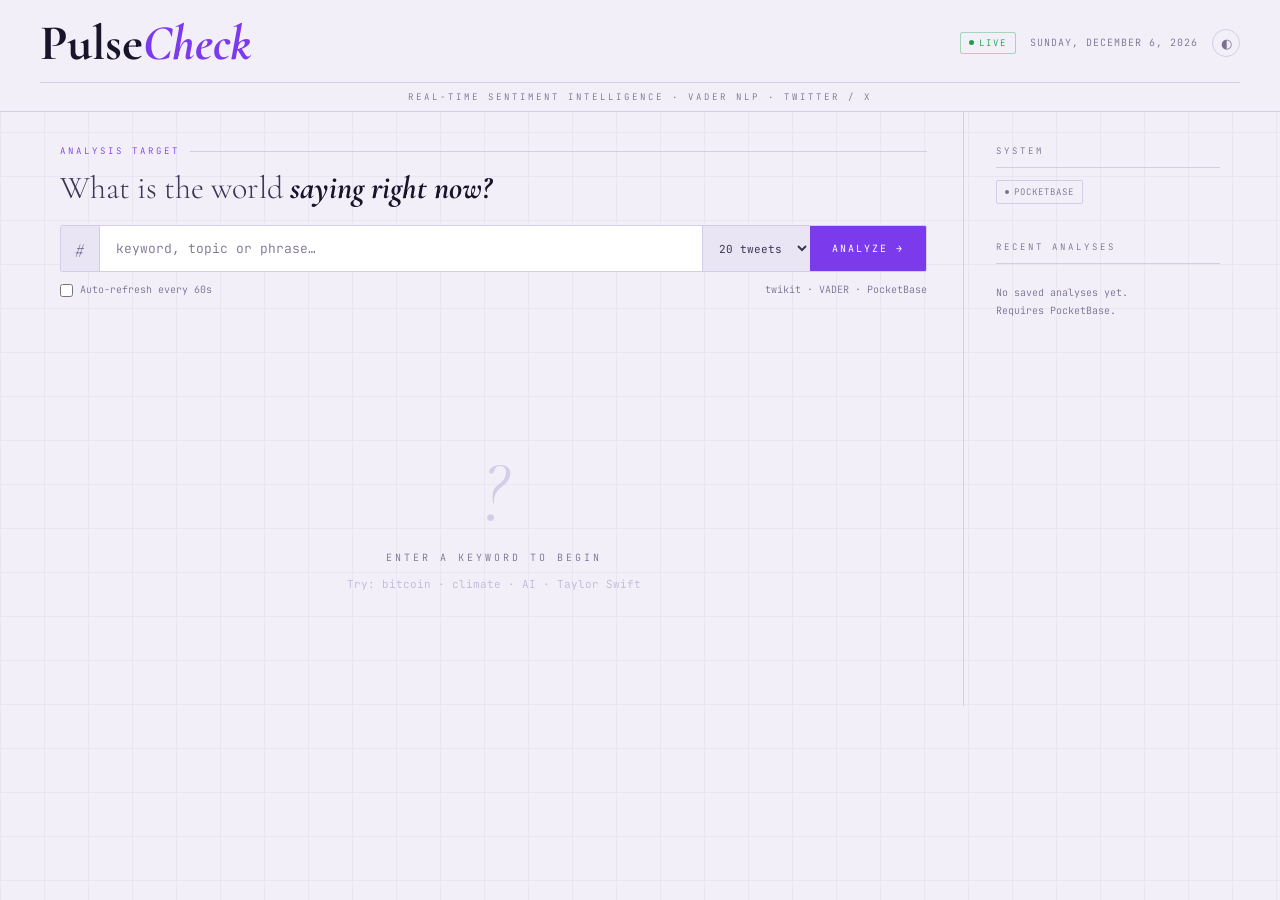
==== frontend/index.html @ 558146a7 "Add cooldown/recents/delete features + fix security issues - Backend: thread-safe PB auth, superuser" ====
<!DOCTYPE html>
<html lang="en" data-theme="dark">
<head>
  <meta charset="UTF-8"/>
  <meta name="viewport" content="width=device-width, initial-scale=1.0"/>
  <meta http-equiv="X-Frame-Options" content="DENY"/>
  <title>PulseCheck — Twitter Sentiment</title>
  <link rel="preconnect" href="https://fonts.googleapis.com">
  <link rel="preconnect" href="https://fonts.gstatic.com" crossorigin>
  <link href="https://fonts.googleapis.com/css2?family=Cormorant+Garamond:ital,wght@0,300;0,400;0,600;0,700;1,300;1,400;1,700&family=JetBrains+Mono:wght@300;400;500&display=swap" rel="stylesheet">
  <style>
    *, *::before, *::after { box-sizing: border-box; margin: 0; padding: 0; }

    :root {
      --bg:       #09080B;
      --surf:     #100F14;
      --surf2:    #1A1820;
      --bord:     #2E2B38;
      --bord2:    #3D3A4A;
      --text:     #EAE6F2;
      --text2:    #B4ACCA;
      --muted:    #68627A;
      --pos:      #22C55E;
      --pos-bg:   rgba(34,197,94,0.10);
      --pos-bord: rgba(34,197,94,0.30);
      --neg:      #EF4444;
      --neg-bg:   rgba(239,68,68,0.10);
      --neg-bord: rgba(239,68,68,0.30);
      --neu:      #F59E0B;
      --neu-bg:   rgba(245,158,11,0.10);
      --neu-bord: rgba(245,158,11,0.30);
      --acc:      #A78BFA;
      --acc2:     #7C3AED;
    }
    [data-theme="light"] {
      --bg:       #F2EFF8;
      --surf:     #FFFFFF;
      --surf2:    #EAE5F5;
      --bord:     #D4CDE8;
      --bord2:    #C0B8D8;
      --text:     #18142A;
      --text2:    #3C3554;
      --muted:    #7A7090;
      --pos:      #16A34A;
      --pos-bg:   rgba(22,163,74,0.08);
      --pos-bord: rgba(22,163,74,0.35);
      --neg:      #DC2626;
      --neg-bg:   rgba(220,38,38,0.08);
      --neg-bord: rgba(220,38,38,0.35);
      --neu:      #D97706;
      --neu-bg:   rgba(217,119,6,0.08);
      --neu-bord: rgba(217,119,6,0.35);
      --acc:      #7C3AED;
      --acc2:     #A78BFA;
    }

    html { scroll-behavior: smooth; }
    body {
      background: var(--bg);
      color: var(--text);
      font-family: 'JetBrains Mono', monospace;
      font-size: 12px;
      font-weight: 300;
      line-height: 1.6;
      min-height: 100vh;
    }
    body::before {
      content: '';
      position: fixed; inset: 0; z-index: 0;
      background-image:
        linear-gradient(var(--bord) 1px, transparent 1px),
        linear-gradient(90deg, var(--bord) 1px, transparent 1px);
      background-size: 44px 44px;
      opacity: 0.3;
      pointer-events: none;
    }
    * { position: relative; z-index: 1; }
    ::-webkit-scrollbar { width: 5px; }
    ::-webkit-scrollbar-track { background: var(--bg); }
    ::-webkit-scrollbar-thumb { background: var(--bord2); border-radius: 3px; }

    /* ── HEADER ── */
    .hdr {
      border-bottom: 1px solid var(--bord);
      padding: 0 40px;
      position: sticky; top: 0; z-index: 100;
      background: var(--bg);
    }
    .hdr-main {
      display: flex; align-items: center; justify-content: space-between;
      padding: 18px 0 14px; gap: 20px;
    }
    .brand {
      font-family: 'Cormorant Garamond', serif;
      font-size: clamp(28px, 4vw, 50px);
      font-weight: 700; line-height: 1; color: var(--text); text-decoration: none;
    }
    .brand em { font-style: italic; color: var(--acc); }
    .hdr-right { display: flex; align-items: center; gap: 14px; }
    .live-pill {
      display: flex; align-items: center; gap: 5px;
      font-size: 9px; letter-spacing: 2px; text-transform: uppercase;
      color: var(--pos); border: 1px solid var(--pos-bord);
      padding: 3px 8px; border-radius: 2px; flex-shrink: 0;
    }
    .live-dot { width: 5px; height: 5px; border-radius: 50%; background: currentColor; animation: blink 1.4s ease-in-out infinite; }
    @keyframes blink { 0%,100%{opacity:1} 50%{opacity:0.15} }
    .hdr-date { font-size: 10px; letter-spacing: 1px; color: var(--muted); text-transform: uppercase; }
    .theme-btn {
      background: none; border: 1px solid var(--bord); border-radius: 50%;
      width: 28px; height: 28px; cursor: pointer; color: var(--muted);
      font-size: 13px; display: flex; align-items: center; justify-content: center;
      transition: border-color .2s, color .2s; flex-shrink: 0;
    }
    .theme-btn:hover { border-color: var(--bord2); color: var(--text); }
    .hdr-sub {
      border-top: 1px solid var(--bord);
      padding: 7px 0;
      font-size: 9px; letter-spacing: 3px; text-transform: uppercase;
      color: var(--muted); text-align: center;
    }

    /* ── LAYOUT ── */
    .page {
      display: grid;
      grid-template-columns: 1fr 256px;
      max-width: 1240px; margin: 0 auto; padding: 0 40px;
      align-items: start;
    }
    .main { padding: 32px 36px 32px 0; border-right: 1px solid var(--bord); }
    .aside { padding: 32px 0 32px 32px; }

    /* ── SEARCH ── */
    .search-section { margin-bottom: 32px; }
    .search-kicker {
      font-size: 9px; letter-spacing: 3px; text-transform: uppercase;
      color: var(--acc); margin-bottom: 10px;
      display: flex; align-items: center; gap: 10px;
    }
    .search-kicker::after { content: ''; flex: 1; height: 1px; background: var(--bord); }
    .search-headline {
      font-family: 'Cormorant Garamond', serif;
      font-size: clamp(20px, 2.8vw, 32px);
      font-weight: 300; line-height: 1.2; color: var(--text2); margin-bottom: 18px;
    }
    .search-headline strong { font-weight: 700; color: var(--text); font-style: italic; }
    .search-box {
      display: flex; background: var(--surf);
      border: 1px solid var(--bord); border-radius: 2px; overflow: hidden;
      transition: border-color .2s, box-shadow .2s;
    }
    .search-box:focus-within { border-color: var(--acc); box-shadow: 0 0 0 3px rgba(167,139,250,.1); }
    .search-hash {
      padding: 0 14px; background: var(--surf2); border-right: 1px solid var(--bord);
      display: flex; align-items: center; flex-shrink: 0;
      font-family: 'Cormorant Garamond', serif; font-size: 22px;
      font-style: italic; color: var(--muted);
    }
    #keyword {
      flex: 1; padding: 14px 16px; font-family: 'JetBrains Mono', monospace;
      font-size: 13px; font-weight: 300; color: var(--text);
      background: transparent; border: none; outline: none; min-width: 0;
    }
    #keyword::placeholder { color: var(--muted); }
    .count-sel {
      padding: 0 12px; font-family: 'JetBrains Mono', monospace; font-size: 11px;
      color: var(--text2); background: var(--surf2);
      border: none; border-left: 1px solid var(--bord);
      cursor: pointer; outline: none; flex-shrink: 0;
    }
    .analyze-btn {
      padding: 0 22px; background: var(--acc); color: #fff; border: none;
      font-family: 'JetBrains Mono', monospace; font-size: 10px;
      letter-spacing: 2px; text-transform: uppercase; cursor: pointer;
      transition: background .15s, opacity .15s; white-space: nowrap; flex-shrink: 0;
    }
    .analyze-btn:hover:not(:disabled) { background: var(--acc2); }
    .analyze-btn:disabled { opacity: .45; cursor: not-allowed; }
    .search-foot {
      display: flex; align-items: center; justify-content: space-between;
      margin-top: 10px; flex-wrap: wrap; gap: 8px;
    }
    .ar-label { display: flex; align-items: center; gap: 7px; font-size: 10px; color: var(--muted); cursor: pointer; }
    .ar-label input { accent-color: var(--acc); }
    .powered { font-size: 10px; color: var(--muted); }

    /* ── STATUS / ERROR ── */
    .status-row { min-height: 22px; margin-bottom: 6px; display: flex; align-items: center; gap: 8px; font-size: 11px; color: var(--muted); }
    .status-dot { width: 6px; height: 6px; border-radius: 50%; background: var(--acc); animation: blink 1s ease-in-out infinite; flex-shrink: 0; }
    .err-box { background: var(--neg-bg); border: 1px solid var(--neg-bord); border-left: 3px solid var(--neg); padding: 9px 14px; border-radius: 2px; font-size: 11px; color: var(--neg); margin-bottom: 16px; }

    /* ── SECTION HEAD ── */
    .sec-head { display: flex; align-items: center; gap: 12px; margin-bottom: 16px; }
    .sec-lbl { font-size: 9px; letter-spacing: 3px; text-transform: uppercase; color: var(--muted); white-space: nowrap; }
    .sec-line { flex: 1; height: 1px; background: var(--bord); }

    /* ── VERDICT ── */
    .verdict {
      border: 1px solid var(--bord); border-radius: 2px; padding: 22px 24px;
      margin-bottom: 20px; background: var(--surf);
      transition: border-color .5s, box-shadow .5s;
    }
    .verdict.positive { border-color: var(--pos-bord); box-shadow: 0 0 40px var(--pos-bg); }
    .verdict.negative { border-color: var(--neg-bord); box-shadow: 0 0 40px var(--neg-bg); }
    .verdict.neutral  { border-color: var(--neu-bord); box-shadow: 0 0 40px var(--neu-bg); }
    .verdict-eye { font-size: 9px; letter-spacing: 2px; text-transform: uppercase; color: var(--muted); margin-bottom: 14px; }
    .verdict-grid { display: grid; grid-template-columns: 1fr auto; gap: 16px 24px; align-items: center; }
    .verdict-word {
      font-family: 'Cormorant Garamond', serif;
      font-size: clamp(40px, 5.5vw, 68px);
      font-weight: 700; font-style: italic; line-height: 1; letter-spacing: -.5px;
      transition: color .4s;
    }
    .verdict-word.positive { color: var(--pos); }
    .verdict-word.negative { color: var(--neg); }
    .verdict-word.neutral  { color: var(--neu); }
    .verdict-sub { font-size: 11px; color: var(--muted); margin-top: 6px; }
    .verdict-stats {
      display: flex; gap: 16px; flex-wrap: wrap;
      padding-top: 14px; margin-top: 14px;
      border-top: 1px solid var(--bord);
    }
    .vs-num {
      font-family: 'Cormorant Garamond', serif;
      font-size: 26px; font-weight: 700; line-height: 1;
    }
    .vs-num.tot { color: var(--text); }
    .vs-num.pos { color: var(--pos); }
    .vs-num.neg { color: var(--neg); }
    .vs-num.neu { color: var(--neu); }
    .vs-lbl { font-size: 8px; letter-spacing: 1.5px; text-transform: uppercase; color: var(--muted); margin-top: 2px; }

    /* ── GAUGE ── */
    .gauge-wrap { flex-shrink: 0; }

    /* ── DIST BAR ── */
    .dist-wrap { margin-bottom: 28px; }
    .dist-bar { height: 10px; display: flex; overflow: hidden; border-radius: 2px; background: var(--surf2); margin-bottom: 10px; }
    .dp { background: var(--pos); transition: width 1.2s cubic-bezier(.4,0,.2,1); }
    .dn { background: var(--neg); transition: width 1.2s cubic-bezier(.4,0,.2,1) .1s; }
    .dne { background: var(--neu); transition: width 1.2s cubic-bezier(.4,0,.2,1) .2s; }
    .dist-legend { display: flex; gap: 16px; flex-wrap: wrap; }
    .dl { display: flex; align-items: center; gap: 5px; font-size: 10px; color: var(--muted); }
    .dl-dot { width: 7px; height: 7px; border-radius: 50%; flex-shrink: 0; }

    /* ── TWEET CONTROLS ── */
    .tweet-ctrl { display: flex; align-items: center; justify-content: space-between; margin-bottom: 12px; flex-wrap: wrap; gap: 8px; }
    .tweet-ct { font-family: 'Cormorant Garamond', serif; font-size: 18px; font-weight: 400; font-style: italic; color: var(--text2); }
    .filter-row { display: flex; border: 1px solid var(--bord); border-radius: 2px; overflow: hidden; }
    .fb {
      padding: 5px 10px; font-size: 9px; letter-spacing: 1px; text-transform: uppercase;
      background: var(--surf); color: var(--muted); border: none;
      border-right: 1px solid var(--bord); cursor: pointer;
      transition: all .12s; display: flex; align-items: center; gap: 5px;
    }
    .fb:last-child { border-right: none; }
    .fb:hover { background: var(--surf2); color: var(--text); }
    .fb.on { background: var(--acc); color: #fff; }
    .fb-badge { font-size: 8px; padding: 1px 5px; border-radius: 8px; background: var(--surf2); color: var(--muted); line-height: 1.4; }
    .fb.on .fb-badge { background: rgba(255,255,255,.22); color: #fff; }

    /* ── TABLE ── */
    .tw-table { width: 100%; border-collapse: collapse; border: 1px solid var(--bord); font-size: 12px; }
    .tw-table thead tr { background: var(--surf2); }
    .tw-table th { padding: 9px 12px; font-size: 8px; letter-spacing: 2px; text-transform: uppercase; text-align: left; font-weight: 500; color: var(--muted); border-bottom: 1px solid var(--bord); }
    .tw-table tbody tr { border-bottom: 1px solid var(--bord); transition: background .1s; animation: rowIn .22s ease both; }
    @keyframes rowIn { from{opacity:0;transform:translateX(-5px)} to{opacity:1;transform:none} }
    .tw-table tbody tr:hover { background: var(--surf2); }
    .tw-table tbody tr:last-child { border-bottom: none; }
    .tw-table td { padding: 11px 12px; vertical-align: top; }
    .tag { display: inline-block; padding: 2px 6px; font-size: 8px; letter-spacing: 1px; text-transform: uppercase; border-radius: 2px; font-weight: 500; white-space: nowrap; }
    .tag-positive { background: var(--pos-bg); color: var(--pos); border: 1px solid var(--pos-bord); }
    .tag-negative { background: var(--neg-bg); color: var(--neg); border: 1px solid var(--neg-bord); }
    .tag-neutral  { background: var(--neu-bg); color: var(--neu); border: 1px solid var(--neu-bord); }
    .tw-text { color: var(--text2); line-height: 1.6; }
    .tw-foot { display: flex; align-items: center; gap: 8px; margin-top: 5px; flex-wrap: wrap; }
    .tw-link { font-size: 10px; color: var(--acc); text-decoration: none; border-bottom: 1px dotted var(--acc); transition: opacity .15s; display: inline-flex; align-items: center; gap: 3px; }
    .tw-link:hover { opacity: .6; }
    .ne-badge { font-size: 8px; padding: 1px 5px; border-radius: 2px; text-transform: uppercase; background: var(--surf2); color: var(--muted); border: 1px solid var(--bord); }
    .meta-cell { font-size: 10px; color: var(--muted); white-space: nowrap; }
    .meta-h { color: var(--neg); }
    .sc-cell { font-size: 12px; font-weight: 400; white-space: nowrap; text-align: right; }
    .sc-pos { color: var(--pos); }
    .sc-neg { color: var(--neg); }
    .sc-neu { color: var(--neu); }
    tr.dimmed td { opacity: .65; }

    /* ── SKELETON ── */
    .sk-wrap { animation: fadeUp .25s ease; }
    .sk-card { border: 1px solid var(--bord); border-radius: 2px; padding: 22px 24px; background: var(--surf); margin-bottom: 18px; }
    .sk { height: 12px; border-radius: 2px; margin-bottom: 12px; background: linear-gradient(90deg, var(--surf2) 0%, var(--surf) 50%, var(--surf2) 100%); background-size: 300% 100%; animation: shimmer 1.8s ease-in-out infinite; }
    @keyframes shimmer { 0%{background-position:100% 0} 100%{background-position:-100% 0} }
    @keyframes fadeUp { from{opacity:0;transform:translateY(6px)} to{opacity:1;transform:none} }

    /* ── EMPTY ── */
    .empty { padding: 80px 0; text-align: center; }
    .empty-g { font-family: 'Cormorant Garamond', serif; font-size: 88px; font-weight: 300; font-style: italic; color: var(--bord); line-height: 1; margin-bottom: 14px; }
    .empty-t { font-size: 10px; letter-spacing: 3px; text-transform: uppercase; color: var(--muted); }
    .empty-h { font-size: 11px; color: var(--bord2); margin-top: 10px; }

    /* ── SIDEBAR ── */
    .sb-sec { margin-bottom: 28px; }
    .sb-head { font-size: 9px; letter-spacing: 3px; text-transform: uppercase; color: var(--muted); padding-bottom: 8px; border-bottom: 1px solid var(--bord); margin-bottom: 12px; }
    .pb-badge { display: inline-flex; align-items: center; gap: 5px; font-size: 9px; letter-spacing: 1px; text-transform: uppercase; padding: 4px 8px; border: 1px solid var(--bord); border-radius: 2px; color: var(--muted); margin-bottom: 8px; }
    .pb-badge.on { border-color: var(--pos-bord); color: var(--pos); }
    .pb-dot { width: 4px; height: 4px; border-radius: 50%; background: currentColor; flex-shrink: 0; }
    .hi { position: relative; padding: 10px 24px 10px 0; border-bottom: 1px solid var(--bord); cursor: pointer; transition: padding-left .14s; }
    .hi:hover { padding-left: 4px; }
    .hi:last-child { border-bottom: none; }
    .hi-kw { font-family: 'Cormorant Garamond', serif; font-size: 15px; font-weight: 600; color: var(--text); }
    .hi-v { font-size: 9px; letter-spacing: 1px; text-transform: uppercase; margin-top: 2px; }
    .hi-v.positive { color: var(--pos); }
    .hi-v.negative { color: var(--neg); }
    .hi-v.neutral  { color: var(--neu); }
    .hi-meta { font-size: 9px; color: var(--muted); margin-top: 2px; }
    .hi-bar { height: 2px; display: flex; border-radius: 1px; overflow: hidden; margin-top: 6px; }
    .hb-p { background: var(--pos); }
    .hb-n { background: var(--neg); }
    .hb-e { background: var(--neu); }
    .hi-empty { font-size: 10px; color: var(--muted); padding: 8px 0; line-height: 1.8; }

    /* ── RECENT SEARCHES ── */
    .recents { display: flex; flex-wrap: wrap; gap: 6px; margin-top: 10px; min-height: 0; }
    .recent-chip {
      display: inline-flex; align-items: center; gap: 5px;
      padding: 3px 9px; border: 1px solid var(--bord2); border-radius: 12px;
      font-size: 10px; color: var(--text2); background: var(--surf2);
      cursor: pointer; transition: border-color .15s, color .15s;
    }
    .recent-chip:hover { border-color: var(--acc); color: var(--acc); }
    .recent-chip-x { color: var(--muted); font-size: 11px; line-height: 1; }
    .recent-chip-x:hover { color: var(--neg); }

    /* ── COOLDOWN ── */
    .cooldown-bar {
      height: 2px; background: var(--bord); border-radius: 1px; margin-top: 8px; overflow: hidden;
    }
    .cooldown-fill { height: 100%; background: var(--acc); transition: width .9s linear; }

    /* ── CACHED PILL ── */
    .cached-pill {
      display: inline-flex; align-items: center; gap: 4px;
      font-size: 9px; letter-spacing: 1px; text-transform: uppercase;
      padding: 2px 7px; border: 1px solid var(--bord2); border-radius: 10px;
      color: var(--muted);
    }

    /* ── RESPONSIVE ── */
    @media (max-width: 900px) {
      .page { grid-template-columns: 1fr; padding: 0 20px; }
      .main { padding-right: 0; border-right: none; border-bottom: 1px solid var(--bord); padding-bottom: 32px; }
      .aside { padding-left: 0; }
      .hdr { padding: 0 20px; }
      .verdict-grid { grid-template-columns: 1fr; }
      .gauge-wrap { display: none; }
    }
    @media (max-width: 540px) {
      .tw-table td { padding: 9px 9px; }
    }
  </style>
</head>
<body>

<header class="hdr">
  <div class="hdr-main">
    <a class="brand" href="/">Pulse<em>Check</em></a>
    <div class="hdr-right">
      <div class="live-pill"><div class="live-dot"></div>Live</div>
      <span class="hdr-date" id="hdrDate"></span>
      <button class="theme-btn" id="themeBtn" onclick="toggleTheme()" title="Toggle theme">◐</button>
    </div>
  </div>
  <div class="hdr-sub">Real-time sentiment intelligence · VADER NLP · Twitter / X</div>
</header>

<div class="page">
  <main class="main">
    <section class="search-section">
      <div class="search-kicker">Analysis Target</div>
      <h2 class="search-headline">What is the world <strong>saying right now?</strong></h2>
      <div class="search-box">
        <span class="search-hash">#</span>
        <input id="keyword" type="text" placeholder="keyword, topic or phrase…" autocomplete="off" maxlength="80"/>
        <select class="count-sel" id="count">
          <option value="10">10 tweets</option>
          <option value="20" selected>20 tweets</option>
          <option value="30">30 tweets</option>
          <option value="40">40 tweets</option>
        </select>
        <button class="analyze-btn" id="analyzeBtn" onclick="analyze()">Analyze →</button>
      </div>
      <div class="search-foot">
        <label class="ar-label"><input type="checkbox" id="autoRefresh"> Auto-refresh every 60s</label>
        <span class="powered">twikit · VADER · PocketBase</span>
      </div>
      <div class="recents" id="recents"></div>
      <div class="cooldown-bar" id="cooldownBar" style="display:none">
        <div class="cooldown-fill" id="cooldownFill" style="width:100%"></div>
      </div>
    </section>

    <div class="status-row" id="statusRow"></div>
    <div id="errorBar"></div>
    <div id="results">
      <div class="empty">
        <div class="empty-g">?</div>
        <div class="empty-t">Enter a keyword to begin</div>
        <div class="empty-h">Try: bitcoin · climate · AI · Taylor Swift</div>
      </div>
    </div>
  </main>

  <aside class="aside">
    <div class="sb-sec">
      <div class="sb-head">System</div>
      <div class="pb-badge" id="pbBadge"><div class="pb-dot"></div>PocketBase</div>
    </div>
    <div class="sb-sec">
      <div class="sb-head">Recent Analyses</div>
      <div id="historyList"><div class="hi-empty">Run your first analysis<br>to see history here.</div></div>
    </div>
  </aside>
</div>

<script>
  const API = '';
  const SENTS = new Set(['positive','negative','neutral']);
  const MIN_REFRESH = 45; // must match backend MIN_REFRESH_SECONDS
  let allTweets = [], activeFilter = 'all', isLoading = false, refreshTimer = null;
  let cooldownTimer = null;
  const lastSearch = {}; // keyword.lower -> timestamp (ms)

  // ── Theme ──
  function applyTheme(t) {
    document.documentElement.setAttribute('data-theme', t);
    document.getElementById('themeBtn').textContent = t === 'dark' ? '○' : '◐';
    localStorage.setItem('pc-theme', t);
  }
  function toggleTheme() {
    applyTheme(document.documentElement.getAttribute('data-theme') === 'dark' ? 'light' : 'dark');
  }
  (function() {
    const s = localStorage.getItem('pc-theme');
    applyTheme(s || (window.matchMedia('(prefers-color-scheme: dark)').matches ? 'dark' : 'light'));
  })();

  document.getElementById('hdrDate').textContent =
    new Date().toLocaleDateString('en-US', { weekday:'long', year:'numeric', month:'long', day:'numeric' });

  // ── Init ──
  window.addEventListener('load', async () => {
    try {
      const d = await fetch(`${API}/api/health`).then(r => r.json());
      const b = document.getElementById('pbBadge');
      if (d.pocketbase) { b.classList.add('on'); setPBBadge(b, 'PocketBase ✓'); }
      else setPBBadge(b, 'PocketBase (offline)');
    } catch(_) {}
    renderRecents();
    loadHistory();
    initAR();
  });

  // ── Recent searches (sessionStorage) ──
  function getRecents() {
    try { return JSON.parse(sessionStorage.getItem('pc-recents') || '[]'); } catch(_) { return []; }
  }
  function addToRecent(kw) {
    const list = getRecents().filter(k => k.toLowerCase() !== kw.toLowerCase());
    list.unshift(kw);
    sessionStorage.setItem('pc-recents', JSON.stringify(list.slice(0, 8)));
    renderRecents();
  }
  function removeFromRecent(kw) {
    sessionStorage.setItem('pc-recents', JSON.stringify(getRecents().filter(k => k.toLowerCase() !== kw.toLowerCase())));
    renderRecents();
  }
  function renderRecents() {
    const el = document.getElementById('recents');
    const list = getRecents();
    el.textContent = '';
    list.forEach(kw => {
      const chip = document.createElement('span');
      chip.className = 'recent-chip';
      chip.addEventListener('click', e => { if (e.target.classList.contains('recent-chip-x')) return; document.getElementById('keyword').value = kw; analyze(); });
      const label = document.createTextNode(`#${kw}`);
      const x = document.createElement('span');
      x.className = 'recent-chip-x'; x.textContent = '×'; x.title = 'Remove';
      x.addEventListener('click', e => { e.stopPropagation(); removeFromRecent(kw); });
      chip.appendChild(label); chip.appendChild(x);
      el.appendChild(chip);
    });
  }

  // ── Cooldown display ──
  function getCooldownSecs(kw) {
    const t = lastSearch[kw.toLowerCase()];
    if (!t) return 0;
    return Math.max(0, MIN_REFRESH - Math.round((Date.now() - t) / 1000));
  }
  function startCooldownUI(kw) {
    if (cooldownTimer) clearInterval(cooldownTimer);
    const bar = document.getElementById('cooldownBar');
    const fill = document.getElementById('cooldownFill');
    const btn = document.getElementById('analyzeBtn');
    bar.style.display = 'block';
    function tick() {
      const rem = getCooldownSecs(kw);
      if (rem <= 0) {
        clearInterval(cooldownTimer); cooldownTimer = null;
        bar.style.display = 'none';
        fill.style.width = '100%';
        if (!isLoading) { btn.disabled = false; btn.textContent = 'Analyze →'; }
        return;
      }
      fill.style.width = `${(rem / MIN_REFRESH) * 100}%`;
      btn.disabled = true;
      btn.textContent = `Wait ${rem}s`;
    }
    tick();
    cooldownTimer = setInterval(tick, 1000);
  }

  // ── History ──
  async function loadHistory() {
    try { renderHistory((await fetch(`${API}/api/history?limit=10`).then(r=>r.json())).history || []); }
    catch(_) { renderHistory([]); }
  }
  function renderHistory(items) {
    const el = document.getElementById('historyList');
    if (!items.length) { el.innerHTML = '<div class="hi-empty">No saved analyses yet.<br>Requires PocketBase.</div>'; return; }
    el.textContent = '';
    items.forEach(item => {
      const row = document.createElement('div');
      row.className = 'hi';

      const kw = document.createElement('div'); kw.className = 'hi-kw'; kw.textContent = `#${item.keyword||''}`;
      const vd = document.createElement('div');
      const vl = ss(item.overall_sentiment);
      vd.className = `hi-v ${vl}`;
      vd.textContent = `${vl} · ${(item.avg_compound||0)>0?'+':''}${item.avg_compound||0}`;
      const meta = document.createElement('div'); meta.className = 'hi-meta';
      meta.textContent = `${item.total||0} tweets · ${fmt(item.analyzed_at)}`;
      const bar = document.createElement('div'); bar.className = 'hi-bar';
      [['hb-p', item.positive_pct],['hb-n', item.negative_pct],['hb-e', item.neutral_pct]].forEach(([c,w]) => {
        const s = document.createElement('div'); s.className = c; s.style.width = `${clamp(w)}%`; bar.appendChild(s);
      });

      // Delete button
      const del = document.createElement('button');
      del.textContent = '×'; del.title = 'Delete this analysis';
      del.style.cssText = 'position:absolute;top:10px;right:0;background:none;border:none;color:var(--muted);font-size:16px;cursor:pointer;padding:0 4px;line-height:1;z-index:1;';
      del.addEventListener('mouseenter', () => del.style.color = 'var(--neg)');
      del.addEventListener('mouseleave', () => del.style.color = 'var(--muted)');
      del.addEventListener('click', async e => {
        e.stopPropagation();
        if (!item.id) return;
        del.textContent = '…'; del.disabled = true;
        try {
          const r = await fetch(`${API}/api/history/${encodeURIComponent(item.id)}`, { method: 'DELETE' });
          if (r.ok) { row.style.opacity = '0'; row.style.transition = 'opacity .2s'; setTimeout(() => row.remove(), 200); }
          else { del.textContent = '×'; del.disabled = false; }
        } catch(_) { del.textContent = '×'; del.disabled = false; }
      });

      // Click row to re-analyze
      row.addEventListener('click', () => { document.getElementById('keyword').value = item.keyword||''; analyze(); });
      row.append(del, kw, vd, meta, bar);
      el.appendChild(row);
    });
  }

  // ── Analyze ──
  async function analyze() {
    const keyword = document.getElementById('keyword').value.trim();
    const count   = document.getElementById('count').value;
    if (!keyword) { showErr('Please enter a keyword.'); return; }

    // Client-side cooldown guard
    const rem = getCooldownSecs(keyword);
    if (rem > 0) { startCooldownUI(keyword); return; }

    clearErr(); setLoading(true); showSkel();
    setStatus(`Scanning the conversation for "${keyword}"…`);
    try {
      const res  = await fetch(`${API}/api/analyze`, {
        method: 'POST', headers: {'Content-Type':'application/json'},
        body: JSON.stringify({ keyword, count: parseInt(count, 10) })
      });
      const data = await res.json();
      if (!res.ok) { showErr(data.error || 'Server error.'); setStatus(''); restoreEmpty(); return; }
      if (!data.tweets?.length) { showErr('No tweets found.'); setStatus(''); restoreEmpty(); return; }

      // Record search time (only on fresh fetch, not cached)
      if (!data.cached) lastSearch[keyword.toLowerCase()] = Date.now();

      allTweets = data.tweets;
      renderResults(data.summary, 'all', data.cached);
      const cachedNote = data.cached ? ' · cached' : '';
      setStatus(`✦ Complete — ${data.summary.total} tweets · ${new Date().toLocaleTimeString()}${cachedNote}`);
      addToRecent(keyword);
      loadHistory();

      // Start cooldown if fresh result
      if (!data.cached) startCooldownUI(keyword);
    } catch(_) { showErr('Cannot reach backend. Is Flask running on port 5000?'); setStatus(''); restoreEmpty(); }
    finally { setLoading(false); }
  }

  function showSkel() {
    document.getElementById('results').innerHTML = `<div class="sk-wrap">
      <div class="sk-card">
        <div class="sk" style="width:30%;height:7px;margin-bottom:18px"></div>
        <div class="sk" style="width:48%;height:52px"></div>
        <div class="sk" style="width:36%;height:7px"></div>
        <div style="display:flex;gap:14px;margin-top:16px;padding-top:16px;border-top:1px solid var(--bord)">
          ${[1,2,3,4].map(()=>`<div class="sk" style="flex:1;height:30px;margin-bottom:0"></div>`).join('')}
        </div>
      </div>
      <div class="sk-card">${[80,100,70,90,60].map(w=>`<div class="sk" style="width:${w}%"></div>`).join('')}</div>
    </div>`;
  }
  function restoreEmpty() {
    document.getElementById('results').innerHTML = `<div class="empty"><div class="empty-g">?</div><div class="empty-t">Enter a keyword to begin</div><div class="empty-h">Try: bitcoin · climate · AI · Taylor Swift</div></div>`;
  }

  // ── Render results ──
  function renderResults(summary, filter) {
    activeFilter = filter;
    const filtered = filter === 'all' ? allTweets : allTweets.filter(t => t.label === filter);
    const sv = ss(summary.overall_sentiment);
    const counts = { all: allTweets.length, positive: allTweets.filter(t=>t.label==='positive').length, negative: allTweets.filter(t=>t.label==='negative').length, neutral: allTweets.filter(t=>t.label==='neutral').length };
    const pp = clamp(summary.positive_pct), np = clamp(summary.negative_pct), ep = clamp(summary.neutral_pct);

    document.getElementById('results').innerHTML = `<div class="sk-wrap">
      <div class="sec-head"><span class="sec-lbl">Verdict</span><div class="sec-line"></div></div>
      <div class="verdict ${sv}">
        <div class="verdict-eye">Overall Sentiment · "${esc(summary.keyword||'')}"</div>
        <div class="verdict-grid">
          <div>
            <div class="verdict-word ${sv}">${sv.toUpperCase()}</div>
            <div class="verdict-sub">${summary.total} tweets analysed</div>
            <div class="verdict-stats">
              <div><div class="vs-num tot">${summary.total}</div><div class="vs-lbl">Total</div></div>
              <div><div class="vs-num pos">${summary.positive_pct}%</div><div class="vs-lbl">Positive</div></div>
              <div><div class="vs-num neg">${summary.negative_pct}%</div><div class="vs-lbl">Negative</div></div>
              <div><div class="vs-num neu">${summary.neutral_pct}%</div><div class="vs-lbl">Neutral</div></div>
            </div>
          </div>
          <div class="gauge-wrap">${gauge(summary.avg_compound)}</div>
        </div>
      </div>
      <div class="dist-wrap">
        <div class="dist-bar" role="img" aria-label="Sentiment distribution">
          <div class="dp" style="width:0%"></div><div class="dn" style="width:0%"></div><div class="dne" style="width:0%"></div>
        </div>
        <div class="dist-legend">
          <div class="dl"><div class="dl-dot" style="background:var(--pos)"></div>Positive ${summary.positive_pct}%</div>
          <div class="dl"><div class="dl-dot" style="background:var(--neg)"></div>Negative ${summary.negative_pct}%</div>
          <div class="dl"><div class="dl-dot" style="background:var(--neu)"></div>Neutral ${summary.neutral_pct}%</div>
        </div>
      </div>
      <div class="sec-head"><span class="sec-lbl">Tweet Feed</span><div class="sec-line"></div></div>
      <div class="tweet-ctrl">
        <div class="tweet-ct">${filtered.length} ${filter==='all'?'total':filter} tweets</div>
        <div class="filter-row">${['all','positive','negative','neutral'].map(f=>`<button class="fb${activeFilter===f?' on':''}" onclick="applyFilter('${f}')">${f}<span class="fb-badge">${counts[f]}</span></button>`).join('')}</div>
      </div>
      <table class="tw-table">
        <thead><tr><th style="width:74px">Label</th><th>Tweet</th><th style="width:78px">Engage</th><th style="width:64px">Score</th></tr></thead>
        <tbody id="tweetBody">${rows(filtered)}</tbody>
      </table>
    </div>`;

    requestAnimationFrame(() => requestAnimationFrame(() => {
      const b = document.querySelectorAll('.dp,.dn,.dne');
      if (b[0]) b[0].style.width=`${pp}%`;
      if (b[1]) b[1].style.width=`${np}%`;
      if (b[2]) b[2].style.width=`${ep}%`;
    }));
  }

  // ── 270° Speedometer gauge ──
  function gauge(compound) {
    const CX=100, CY=108, R=72, RN=62;
    const toRad = d => d * Math.PI / 180;
    const START=225, TOTAL=270;
    const sr=toRad(START), er=toRad(START-TOTAL);
    const sx=(CX+R*Math.cos(sr)).toFixed(2), sy=(CY-R*Math.sin(sr)).toFixed(2);
    const ex=(CX+R*Math.cos(er)).toFixed(2), ey=(CY-R*Math.sin(er)).toFixed(2);
    const n=Math.max(.001,Math.min(.999,(compound+1)/2));
    const swr=toRad(n*TOTAL), fr=sr-swr;
    const fx=(CX+R*Math.cos(fr)).toFixed(2), fy=(CY-R*Math.sin(fr)).toFixed(2);
    const la=swr>Math.PI?1:0;
    const nx=(CX+RN*Math.cos(fr)).toFixed(2), ny=(CY-RN*Math.sin(fr)).toFixed(2);
    const bx=(CX-14*Math.cos(fr)).toFixed(2), by=(CY+14*Math.sin(fr)).toFixed(2);
    const c=compound>=.05?'var(--pos)':compound<=-.05?'var(--neg)':'var(--neu)';
    const sign=compound>0?'+':'';
    const ticks=[0,.25,.5,.75,1].map(t=>{
      const a=toRad(START-t*TOTAL);
      const ox=(CX+(R+8)*Math.cos(a)).toFixed(2), oy=(CY-(R+8)*Math.sin(a)).toFixed(2);
      const ix=(CX+(R+2)*Math.cos(a)).toFixed(2), iy=(CY-(R+2)*Math.sin(a)).toFixed(2);
      return `<line x1="${ix}" y1="${iy}" x2="${ox}" y2="${oy}" stroke="var(--bord2)" stroke-width="1.5" stroke-linecap="round"/>`;
    }).join('');
    const lbls=[{t:0,l:'−1'},{t:.5,l:'0'},{t:1,l:'+1'}].map(({t,l})=>{
      const a=toRad(START-t*TOTAL), lr=R+20;
      return `<text x="${(CX+lr*Math.cos(a)).toFixed(2)}" y="${(CY-lr*Math.sin(a)+4).toFixed(2)}" text-anchor="middle" font-family="'JetBrains Mono',monospace" font-size="8" fill="var(--muted)">${l}</text>`;
    }).join('');
    return `<svg viewBox="0 0 200 145" width="200" height="145" aria-label="Compound score: ${sign}${compound}">
      ${ticks}${lbls}
      <path d="M ${sx} ${sy} A ${R} ${R} 0 1 1 ${ex} ${ey}" fill="none" stroke="var(--bord2)" stroke-width="7" stroke-linecap="round"/>
      <path d="M ${sx} ${sy} A ${R} ${R} 0 ${la} 1 ${fx} ${fy}" fill="none" stroke="${c}" stroke-width="7" stroke-linecap="round" opacity=".9"/>
      <line x1="${bx}" y1="${by}" x2="${nx}" y2="${ny}" stroke="${c}" stroke-width="1.5" stroke-linecap="round" opacity=".65"/>
      <circle cx="${CX}" cy="${CY}" r="5" fill="${c}" stroke="var(--surf)" stroke-width="2"/>
      <circle cx="${nx}" cy="${ny}" r="3" fill="${c}"/>
      <text x="${CX}" y="${CY-12}" text-anchor="middle" font-family="'JetBrains Mono',monospace" font-size="16" font-weight="500" fill="${c}">${sign}${compound}</text>
      <text x="${CX}" y="${CY+4}" text-anchor="middle" font-family="'JetBrains Mono',monospace" font-size="7" fill="var(--muted)" letter-spacing="1.5">COMPOUND</text>
    </svg>`;
  }

  // ── Rows ──
  function isNE(t) { return /[\u0080-\uFFFF]/.test(t) && t.replace(/[\u0000-\u007F]/g,'').length/t.length>.3; }
  function rows(tweets) {
    if (!tweets.length) return `<tr><td colspan="4" style="text-align:center;padding:28px;color:var(--muted);font-size:11px">No tweets match this filter</td></tr>`;
    return tweets.map((t,i) => {
      const ne=isNE(t.text), lbl=ss(t.label), url=`https://x.com/i/web/status/${encodeURIComponent(t.id)}`;
      return `<tr class="${ne?'dimmed':''}" style="animation-delay:${Math.min(i*.03,.45)}s">
        <td><span class="tag tag-${lbl}">${lbl}</span></td>
        <td class="tw-text">${esc(t.text)}<div class="tw-foot">
          <a class="tw-link" href="${url}" target="_blank" rel="noopener noreferrer">${fmtT(t.created_at)} ↗</a>
          ${ne?'<span class="ne-badge">non-english</span>':''}
        </div></td>
        <td class="meta-cell"><span class="meta-h">♥ ${t.likes}</span><br>↻ ${t.retweets}</td>
        <td class="sc-cell ${t.compound>.0?'sc-pos':t.compound<0?'sc-neg':'sc-neu'}">${t.compound>0?'+':''}${t.compound.toFixed(3)}</td>
      </tr>`;
    }).join('');
  }

  function applyFilter(f) {
    activeFilter = f;
    const filtered = f==='all' ? allTweets : allTweets.filter(t=>t.label===f);
    document.querySelectorAll('.fb').forEach(b => b.classList.toggle('on', b.textContent.trim().startsWith(f)));
    document.querySelector('.tweet-ct').textContent = `${filtered.length} ${f==='all'?'total':f} tweets`;
    document.getElementById('tweetBody').innerHTML = rows(filtered);
  }

  // ── Utils ──
  const esc = s => String(s).replace(/&/g,'&amp;').replace(/</g,'&lt;').replace(/>/g,'&gt;').replace(/"/g,'&quot;').replace(/'/g,'&#39;');
  const ss  = v => SENTS.has(v) ? v : 'neutral';
  const clamp = v => { const n=Number(v); return isNaN(n)?0:Math.max(0,Math.min(100,n)); };
  function setPBBadge(el, l) { el.textContent=''; const d=document.createElement('div'); d.className='pb-dot'; el.appendChild(d); el.appendChild(document.createTextNode(l)); }
  function setLoading(on) { const b=document.getElementById('analyzeBtn'); b.disabled=on; b.textContent=on?'Scanning…':'Analyze →'; isLoading=on; }
  function setStatus(m) {
    const el=document.getElementById('statusRow'); el.textContent='';
    if (!m) return;
    if (m.includes('Scanning')) { const d=document.createElement('div'); d.className='status-dot'; el.appendChild(d); }
    el.appendChild(document.createTextNode(m));
  }
  function showErr(m) { const h=document.getElementById('errorBar'); h.textContent=''; const b=document.createElement('div'); b.className='err-box'; b.textContent=`⚠ ${m}`; h.appendChild(b); }
  function clearErr() { document.getElementById('errorBar').textContent=''; }
  function fmt(iso) { try { return new Date(iso).toLocaleString('en-US',{month:'short',day:'numeric',hour:'2-digit',minute:'2-digit'}); } catch(_){return iso||'';} }
  function fmtT(ts) { try { const d=new Date(ts); return isNaN(d)?ts:d.toLocaleString('en-US',{month:'short',day:'numeric',year:'numeric',hour:'2-digit',minute:'2-digit'}); } catch(_){return ts||'—';} }

  document.getElementById('keyword').addEventListener('keydown', e => { if(e.key==='Enter') analyze(); });

  function initAR() {
    const t=document.getElementById('autoRefresh');
    t.addEventListener('change', ()=>t.checked?startAR():stopAR());
    document.addEventListener('visibilitychange', ()=>{ if(document.hidden) stopAR(); else if(t.checked) startAR(); });
  }
  function startAR() { stopAR(); refreshTimer=setInterval(()=>{ if(!document.hidden&&!isLoading&&document.getElementById('keyword').value.trim()) analyze(); },60000); }
  function stopAR()  { if(refreshTimer) clearInterval(refreshTimer); refreshTimer=null; }
</script>
</body>
</html>
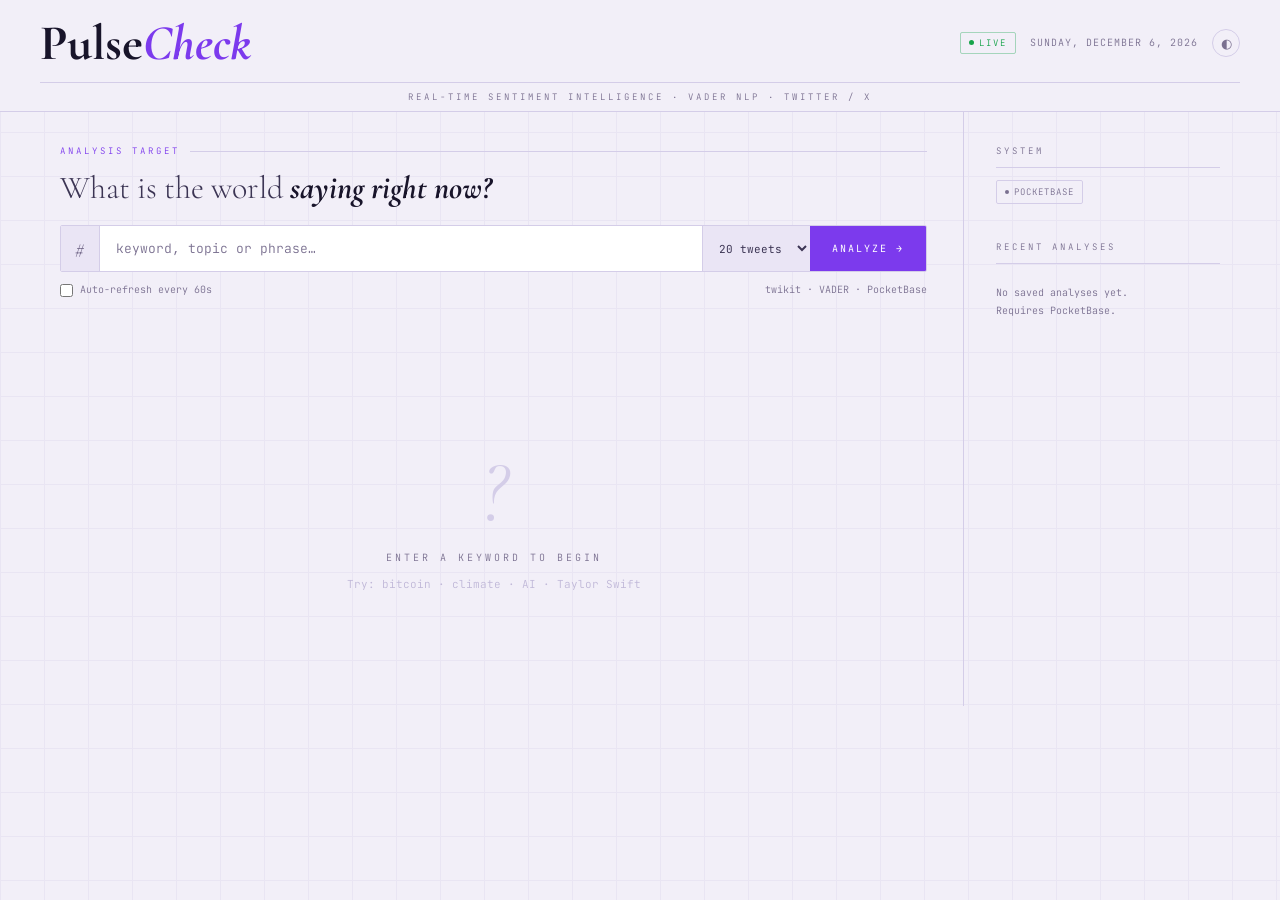
==== commit 2d5c4ef8: "Fix history/recent chip clicks bypassing client cooldown History rows and recent chips now call anal" ====
--- a/frontend/index.html
+++ b/frontend/index.html
@@ -272,7 +272,8 @@
     .tag-positive { background: var(--pos-bg); color: var(--pos); border: 1px solid var(--pos-bord); }
     .tag-negative { background: var(--neg-bg); color: var(--neg); border: 1px solid var(--neg-bord); }
     .tag-neutral  { background: var(--neu-bg); color: var(--neu); border: 1px solid var(--neu-bord); }
-    .tw-text { color: var(--text2); line-height: 1.6; }
+    .tw-text { color: var(--text2); line-height: 1.6; display: -webkit-box; -webkit-line-clamp: 2; -webkit-box-orient: vertical; overflow: hidden; max-height: 3.2em; }
+    #tweetTip { position: fixed; z-index: 999; max-width: 360px; background: var(--surf2); border: 1px solid var(--bord2); border-radius: 8px; padding: 12px 14px; font-size: 13px; line-height: 1.65; color: var(--text); box-shadow: 0 8px 32px rgba(0,0,0,.45); pointer-events: none; display: none; white-space: pre-wrap; word-break: break-word; }
     .tw-foot { display: flex; align-items: center; gap: 8px; margin-top: 5px; flex-wrap: wrap; }
     .tw-link { font-size: 10px; color: var(--acc); text-decoration: none; border-bottom: 1px dotted var(--acc); transition: opacity .15s; display: inline-flex; align-items: center; gap: 3px; }
     .tw-link:hover { opacity: .6; }
@@ -481,7 +482,7 @@
     list.forEach(kw => {
       const chip = document.createElement('span');
       chip.className = 'recent-chip';
-      chip.addEventListener('click', e => { if (e.target.classList.contains('recent-chip-x')) return; document.getElementById('keyword').value = kw; analyze(); });
+      chip.addEventListener('click', e => { if (e.target.classList.contains('recent-chip-x')) return; document.getElementById('keyword').value = kw; analyze(true); });
       const label = document.createTextNode(`#${kw}`);
       const x = document.createElement('span');
       x.className = 'recent-chip-x'; x.textContent = '×'; x.title = 'Remove';
@@ -562,22 +563,24 @@
         } catch(_) { del.textContent = '×'; del.disabled = false; }
       });
 
-      // Click row to re-analyze
-      row.addEventListener('click', () => { document.getElementById('keyword').value = item.keyword||''; analyze(); });
+      // Click row to re-analyze (bypass client cooldown — backend returns cached if needed)
+      row.addEventListener('click', () => { document.getElementById('keyword').value = item.keyword||''; analyze(true); });
       row.append(del, kw, vd, meta, bar);
       el.appendChild(row);
     });
   }
 
   // ── Analyze ──
-  async function analyze() {
+  async function analyze(skipCooldown = false) {
     const keyword = document.getElementById('keyword').value.trim();
     const count   = document.getElementById('count').value;
     if (!keyword) { showErr('Please enter a keyword.'); return; }
 
-    // Client-side cooldown guard
-    const rem = getCooldownSecs(keyword);
-    if (rem > 0) { startCooldownUI(keyword); return; }
+    // Client-side cooldown guard (skipped when triggered from history)
+    if (!skipCooldown) {
+      const rem = getCooldownSecs(keyword);
+      if (rem > 0) { startCooldownUI(keyword); return; }
+    }
 
     clearErr(); setLoading(true); showSkel();
     setStatus(`Scanning the conversation for "${keyword}"…`);
@@ -722,7 +725,7 @@
     if (!tweets.length) return `<tr><td colspan="4" style="text-align:center;padding:28px;color:var(--muted);font-size:11px">No tweets match this filter</td></tr>`;
     return tweets.map((t,i) => {
       const ne=isNE(t.text), lbl=ss(t.label), url=`https://x.com/i/web/status/${encodeURIComponent(t.id)}`;
-      return `<tr class="${ne?'dimmed':''}" style="animation-delay:${Math.min(i*.03,.45)}s">
+      return `<tr data-text="${t.text.replace(/&/g,'&amp;').replace(/"/g,'&quot;')}" class="${ne?'dimmed':''}" style="animation-delay:${Math.min(i*.03,.45)}s">
         <td><span class="tag tag-${lbl}">${lbl}</span></td>
         <td class="tw-text">${esc(t.text)}<div class="tw-foot">
           <a class="tw-link" href="${url}" target="_blank" rel="noopener noreferrer">${fmtT(t.created_at)} ↗</a>
@@ -768,6 +771,27 @@
   }
   function startAR() { stopAR(); refreshTimer=setInterval(()=>{ if(!document.hidden&&!isLoading&&document.getElementById('keyword').value.trim()) analyze(); },60000); }
   function stopAR()  { if(refreshTimer) clearInterval(refreshTimer); refreshTimer=null; }
+
+  // ── Tweet tooltip ──
+  (function() {
+    const tip = document.getElementById('tweetTip');
+    document.addEventListener('mouseover', e => {
+      const tr = e.target.closest('#tweetBody tr[data-text]');
+      if (!tr) { tip.style.display = 'none'; return; }
+      tip.textContent = tr.dataset.text;
+      tip.style.display = 'block';
+    });
+    document.addEventListener('mousemove', e => {
+      if (tip.style.display === 'none') return;
+      const x = e.clientX + 18, y = e.clientY + 14;
+      tip.style.left = Math.min(x, window.innerWidth  - 380) + 'px';
+      tip.style.top  = Math.min(y, window.innerHeight - 160) + 'px';
+    });
+    document.addEventListener('mouseout', e => {
+      if (!e.relatedTarget?.closest('#tweetBody tr[data-text]')) tip.style.display = 'none';
+    });
+  })();
 </script>
+<div id="tweetTip"></div>
 </body>
 </html>
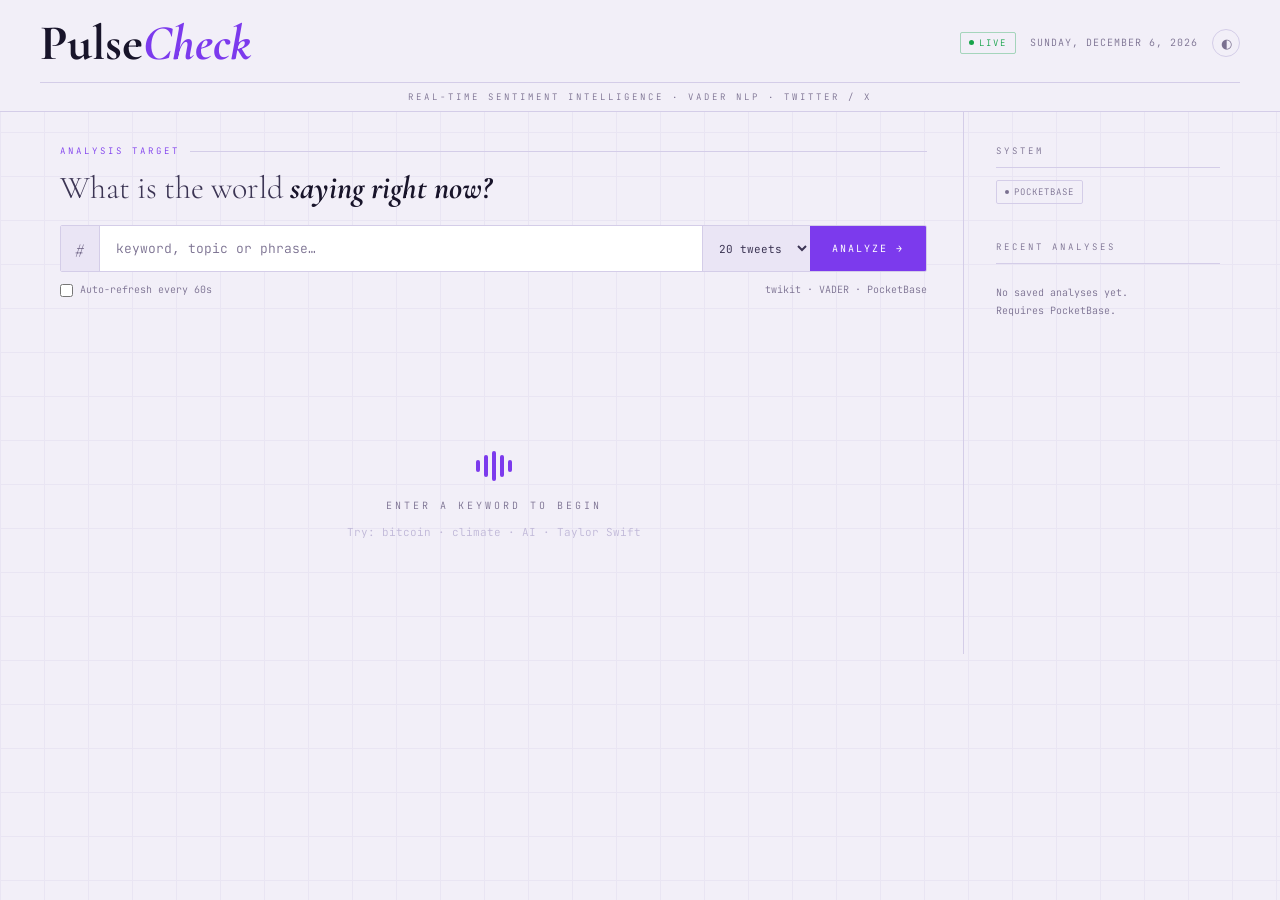
==== commit 9fd11d74: "Upgrade UI: tweet cards, animated icons, counters, wave empty state - Replace dense tweet table with" ====
--- a/frontend/index.html
+++ b/frontend/index.html
@@ -274,6 +274,40 @@
     .tag-neutral  { background: var(--neu-bg); color: var(--neu); border: 1px solid var(--neu-bord); }
     .tw-text { color: var(--text2); line-height: 1.6; display: -webkit-box; -webkit-line-clamp: 2; -webkit-box-orient: vertical; overflow: hidden; max-height: 3.2em; }
     #tweetTip { position: fixed; z-index: 999; max-width: 360px; background: var(--surf2); border: 1px solid var(--bord2); border-radius: 8px; padding: 12px 14px; font-size: 13px; line-height: 1.65; color: var(--text); box-shadow: 0 8px 32px rgba(0,0,0,.45); pointer-events: none; display: none; white-space: pre-wrap; word-break: break-word; }
+
+    /* ── Tweet cards ── */
+    .tw-cards { display: flex; flex-direction: column; gap: 6px; }
+    .tw-card { background: var(--surf); border: 1px solid var(--bord); border-radius: 6px; padding: 12px 14px 10px 14px; border-left: 3px solid var(--bord2); display: grid; grid-template-columns: 1fr auto; gap: 10px; animation: rowIn .22s ease both; transition: background .12s, border-color .12s; cursor: default; }
+    .tw-card.positive { border-left-color: var(--pos); }
+    .tw-card.negative { border-left-color: var(--neg); }
+    .tw-card.neutral  { border-left-color: var(--neu); }
+    .tw-card:hover { background: var(--surf2); }
+    .tw-card-top { display: flex; align-items: center; gap: 7px; margin-bottom: 5px; }
+    .tw-card-meta { font-size: 10px; color: var(--muted); margin-top: 6px; display: flex; gap: 10px; flex-wrap: wrap; align-items: center; }
+    .tw-card-score { font-size: 12px; font-family: 'JetBrains Mono', monospace; text-align: right; align-self: start; padding-top: 2px; }
+
+    /* ── Animated sentiment icons ── */
+    @keyframes bounce-up   { 0%,100%{transform:translateY(0)} 50%{transform:translateY(-3px)} }
+    @keyframes bounce-down { 0%,100%{transform:translateY(0)} 50%{transform:translateY(3px)} }
+    @keyframes spin-slow   { from{transform:rotate(0deg)} to{transform:rotate(360deg)} }
+    .sent-icon { display:inline-block; font-style:normal; line-height:1; }
+    .sent-icon.positive { animation: bounce-up   2s ease-in-out infinite; }
+    .sent-icon.negative { animation: bounce-down 2s ease-in-out infinite; }
+    .sent-icon.neutral  { animation: spin-slow   5s linear infinite; display:inline-block; }
+
+    /* ── Animated counters ── */
+    @keyframes numIn { from{opacity:0;transform:translateY(5px)} to{opacity:1;transform:none} }
+    .vs-num { animation: numIn .5s ease both; }
+
+    /* ── Empty state wave ── */
+    @keyframes wave-bar { 0%,100%{transform:scaleY(.4);opacity:.35} 50%{transform:scaleY(1);opacity:1} }
+    .empty-wave { display:flex; align-items:center; gap:4px; justify-content:center; height:36px; margin-bottom:14px; }
+    .empty-wave span { display:inline-block; width:4px; background:var(--acc); border-radius:2px; animation: wave-bar 1.3s ease-in-out infinite; }
+    .empty-wave span:nth-child(1){height:12px;animation-delay:0s}
+    .empty-wave span:nth-child(2){height:22px;animation-delay:.1s}
+    .empty-wave span:nth-child(3){height:30px;animation-delay:.2s}
+    .empty-wave span:nth-child(4){height:22px;animation-delay:.3s}
+    .empty-wave span:nth-child(5){height:12px;animation-delay:.4s}
     .tw-foot { display: flex; align-items: center; gap: 8px; margin-top: 5px; flex-wrap: wrap; }
     .tw-link { font-size: 10px; color: var(--acc); text-decoration: none; border-bottom: 1px dotted var(--acc); transition: opacity .15s; display: inline-flex; align-items: center; gap: 3px; }
     .tw-link:hover { opacity: .6; }
@@ -404,7 +438,7 @@
     <div id="errorBar"></div>
     <div id="results">
       <div class="empty">
-        <div class="empty-g">?</div>
+        <div class="empty-wave"><span></span><span></span><span></span><span></span><span></span></div>
         <div class="empty-t">Enter a keyword to begin</div>
         <div class="empty-h">Try: bitcoin · climate · AI · Taylor Swift</div>
       </div>
@@ -667,10 +701,7 @@
         <div class="tweet-ct">${filtered.length} ${filter==='all'?'total':filter} tweets</div>
         <div class="filter-row">${['all','positive','negative','neutral'].map(f=>`<button class="fb${activeFilter===f?' on':''}" onclick="applyFilter('${f}')">${f}<span class="fb-badge">${counts[f]}</span></button>`).join('')}</div>
       </div>
-      <table class="tw-table">
-        <thead><tr><th style="width:74px">Label</th><th>Tweet</th><th style="width:78px">Engage</th><th style="width:64px">Score</th></tr></thead>
-        <tbody id="tweetBody">${rows(filtered)}</tbody>
-      </table>
+      <div class="tw-cards" id="tweetBody">${rows(filtered)}</div>
     </div>`;
 
     requestAnimationFrame(() => requestAnimationFrame(() => {
@@ -678,7 +709,20 @@
       if (b[0]) b[0].style.width=`${pp}%`;
       if (b[1]) b[1].style.width=`${np}%`;
       if (b[2]) b[2].style.width=`${ep}%`;
+      document.querySelectorAll('.vs-num.tot').forEach(el => animCount(el, summary.total));
+      document.querySelectorAll('.vs-num.pos').forEach(el => animCount(el, summary.positive_pct, '%'));
+      document.querySelectorAll('.vs-num.neg').forEach(el => animCount(el, summary.negative_pct, '%'));
+      document.querySelectorAll('.vs-num.neu').forEach(el => animCount(el, summary.neutral_pct, '%'));
     }));
+  }
+
+  function animCount(el, target, suffix='', dur=700) {
+    const start = Date.now();
+    (function tick() {
+      const p = Math.min(1, (Date.now()-start)/dur);
+      el.textContent = Math.round(target * (1-Math.pow(1-p,3))) + suffix;
+      if (p < 1) requestAnimationFrame(tick);
+    })();
   }
 
   // ── 270° Speedometer gauge ──
@@ -719,21 +763,28 @@
     </svg>`;
   }
 
-  // ── Rows ──
+  // ── Rows (tweet cards) ──
   function isNE(t) { return /[\u0080-\uFFFF]/.test(t) && t.replace(/[\u0000-\u007F]/g,'').length/t.length>.3; }
+  const SENT_ICON = { positive:'↑', negative:'↓', neutral:'◌' };
   function rows(tweets) {
-    if (!tweets.length) return `<tr><td colspan="4" style="text-align:center;padding:28px;color:var(--muted);font-size:11px">No tweets match this filter</td></tr>`;
+    if (!tweets.length) return `<div style="text-align:center;padding:28px;color:var(--muted);font-size:11px">No tweets match this filter</div>`;
     return tweets.map((t,i) => {
       const ne=isNE(t.text), lbl=ss(t.label), url=`https://x.com/i/web/status/${encodeURIComponent(t.id)}`;
-      return `<tr data-text="${t.text.replace(/&/g,'&amp;').replace(/"/g,'&quot;')}" class="${ne?'dimmed':''}" style="animation-delay:${Math.min(i*.03,.45)}s">
-        <td><span class="tag tag-${lbl}">${lbl}</span></td>
-        <td class="tw-text">${esc(t.text)}<div class="tw-foot">
-          <a class="tw-link" href="${url}" target="_blank" rel="noopener noreferrer">${fmtT(t.created_at)} ↗</a>
-          ${ne?'<span class="ne-badge">non-english</span>':''}
-        </div></td>
-        <td class="meta-cell"><span class="meta-h">♥ ${t.likes}</span><br>↻ ${t.retweets}</td>
-        <td class="sc-cell ${t.compound>.0?'sc-pos':t.compound<0?'sc-neg':'sc-neu'}">${t.compound>0?'+':''}${t.compound.toFixed(3)}</td>
-      </tr>`;
+      const sc = t.compound > 0 ? '+' : '';
+      return `<div data-text="${t.text.replace(/&/g,'&amp;').replace(/"/g,'&quot;')}" class="tw-card ${lbl}${ne?' dimmed':''}" style="animation-delay:${Math.min(i*.03,.45)}s">
+        <div>
+          <div class="tw-card-top">
+            <span class="tag tag-${lbl}"><em class="sent-icon ${lbl}">${SENT_ICON[lbl]}</em> ${lbl}</span>
+            ${ne?'<span class="ne-badge">non-english</span>':''}
+          </div>
+          <div class="tw-text">${esc(t.text)}</div>
+          <div class="tw-card-meta">
+            <span>♥ ${t.likes}</span><span>↻ ${t.retweets}</span>
+            <a class="tw-link" href="${url}" target="_blank" rel="noopener noreferrer">${fmtT(t.created_at)} ↗</a>
+          </div>
+        </div>
+        <div class="tw-card-score ${t.compound>.0?'sc-pos':t.compound<0?'sc-neg':'sc-neu'}">${sc}${t.compound.toFixed(3)}</div>
+      </div>`;
     }).join('');
   }
 
@@ -764,6 +815,18 @@
 
   document.getElementById('keyword').addEventListener('keydown', e => { if(e.key==='Enter') analyze(); });
 
+  // ── Rotating placeholder ──
+  (function() {
+    const ph = ['bitcoin · BTC','climate change','artificial intelligence','Elon Musk','Taylor Swift','stock market','india · भारत'];
+    let i = 0;
+    const kw = document.getElementById('keyword');
+    setInterval(() => {
+      if (document.activeElement === kw || kw.value) return;
+      i = (i + 1) % ph.length;
+      kw.placeholder = ph[i];
+    }, 2800);
+  })();
+
   function initAR() {
     const t=document.getElementById('autoRefresh');
     t.addEventListener('change', ()=>t.checked?startAR():stopAR());
@@ -776,7 +839,7 @@
   (function() {
     const tip = document.getElementById('tweetTip');
     document.addEventListener('mouseover', e => {
-      const tr = e.target.closest('#tweetBody tr[data-text]');
+      const tr = e.target.closest('#tweetBody [data-text]');
       if (!tr) { tip.style.display = 'none'; return; }
       tip.textContent = tr.dataset.text;
       tip.style.display = 'block';
@@ -788,7 +851,7 @@
       tip.style.top  = Math.min(y, window.innerHeight - 160) + 'px';
     });
     document.addEventListener('mouseout', e => {
-      if (!e.relatedTarget?.closest('#tweetBody tr[data-text]')) tip.style.display = 'none';
+      if (!e.relatedTarget?.closest('#tweetBody [data-text]')) tip.style.display = 'none';
     });
   })();
 </script>
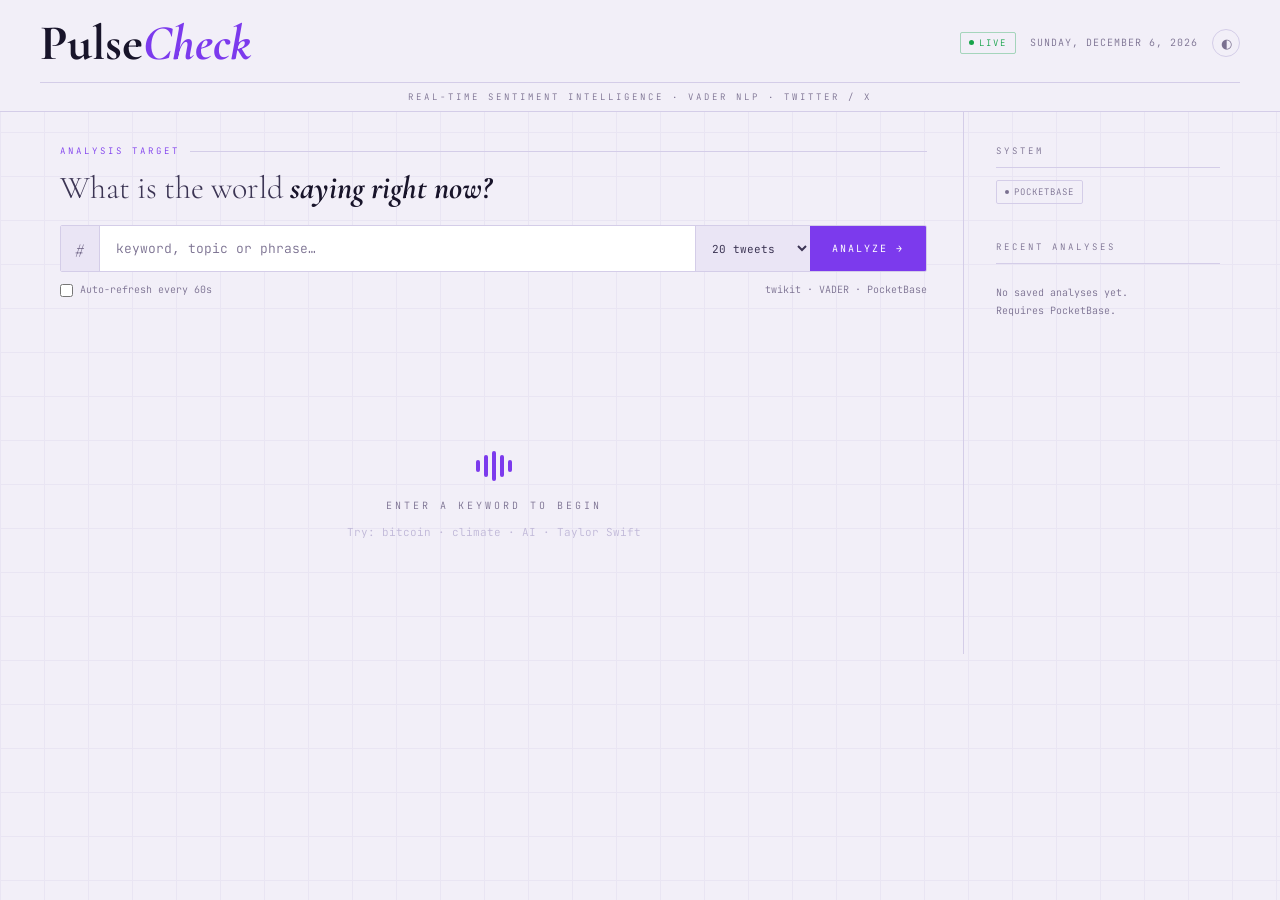
==== commit 4372a69c: "Add TwitterAPI.io hybrid source with graceful 429 handling - Integrate TwitterAPI.io as primary twee" ====
--- a/frontend/index.html
+++ b/frontend/index.html
@@ -187,7 +187,18 @@
     /* ── STATUS / ERROR ── */
     .status-row { min-height: 22px; margin-bottom: 6px; display: flex; align-items: center; gap: 8px; font-size: 11px; color: var(--muted); }
     .status-dot { width: 6px; height: 6px; border-radius: 50%; background: var(--acc); animation: blink 1s ease-in-out infinite; flex-shrink: 0; }
-    .err-box { background: var(--neg-bg); border: 1px solid var(--neg-bord); border-left: 3px solid var(--neg); padding: 9px 14px; border-radius: 2px; font-size: 11px; color: var(--neg); margin-bottom: 16px; }
+    .err-box { display: none; }
+    /* ── Toasts ── */
+    #toastShelf { position: fixed; bottom: 24px; right: 24px; z-index: 9998; display: flex; flex-direction: column; gap: 8px; pointer-events: none; }
+    .toast { display: flex; align-items: flex-start; gap: 10px; padding: 11px 16px; border-radius: 6px; font-size: 11px; line-height: 1.5; background: var(--surf2); border: 1px solid var(--bord2); border-left-width: 3px; box-shadow: 0 8px 32px rgba(0,0,0,.45); max-width: 300px; pointer-events: auto; animation: toastIn .28s cubic-bezier(.4,0,.2,1) both; }
+    .toast.out { animation: toastOut .22s ease forwards; }
+    .toast-error   { border-left-color: var(--neg); color: var(--neg); }
+    .toast-success { border-left-color: var(--pos); color: var(--pos); }
+    .toast-info    { border-left-color: var(--acc); color: var(--acc); }
+    .toast-icon { flex-shrink: 0; font-style: normal; }
+    .toast-msg { color: var(--text2); }
+    @keyframes toastIn  { from{opacity:0;transform:translateX(16px) scale(.96)} to{opacity:1;transform:none} }
+    @keyframes toastOut { to{opacity:0;transform:translateX(16px) scale(.95)} }
 
     /* ── SECTION HEAD ── */
     .sec-head { display: flex; align-items: center; gap: 12px; margin-bottom: 16px; }
@@ -197,12 +208,17 @@
     /* ── VERDICT ── */
     .verdict {
       border: 1px solid var(--bord); border-radius: 2px; padding: 22px 24px;
-      margin-bottom: 20px; background: var(--surf);
-      transition: border-color .5s, box-shadow .5s;
-    }
-    .verdict.positive { border-color: var(--pos-bord); box-shadow: 0 0 40px var(--pos-bg); }
-    .verdict.negative { border-color: var(--neg-bord); box-shadow: 0 0 40px var(--neg-bg); }
-    .verdict.neutral  { border-color: var(--neu-bord); box-shadow: 0 0 40px var(--neu-bg); }
+      margin-bottom: 20px;
+      background: color-mix(in srgb, var(--surf) 78%, transparent);
+      backdrop-filter: blur(14px); -webkit-backdrop-filter: blur(14px);
+      transition: border-color .5s;
+    }
+    @keyframes breathe-pos { 0%,100%{box-shadow:0 0 24px var(--pos-bg)} 50%{box-shadow:0 0 64px var(--pos-bg),0 0 110px rgba(34,197,94,.06)} }
+    @keyframes breathe-neg { 0%,100%{box-shadow:0 0 24px var(--neg-bg)} 50%{box-shadow:0 0 64px var(--neg-bg),0 0 110px rgba(239,68,68,.06)} }
+    @keyframes breathe-neu { 0%,100%{box-shadow:0 0 24px var(--neu-bg)} 50%{box-shadow:0 0 64px var(--neu-bg),0 0 110px rgba(245,158,11,.06)} }
+    .verdict.positive { border-color: var(--pos-bord); animation: breathe-pos 3s ease-in-out infinite; }
+    .verdict.negative { border-color: var(--neg-bord); animation: breathe-neg 3s ease-in-out infinite; }
+    .verdict.neutral  { border-color: var(--neu-bord); animation: breathe-neu 3s ease-in-out infinite; }
     .verdict-eye { font-size: 9px; letter-spacing: 2px; text-transform: uppercase; color: var(--muted); margin-bottom: 14px; }
     .verdict-grid { display: grid; grid-template-columns: 1fr auto; gap: 16px 24px; align-items: center; }
     .verdict-word {
@@ -308,6 +324,18 @@
     .empty-wave span:nth-child(3){height:30px;animation-delay:.2s}
     .empty-wave span:nth-child(4){height:22px;animation-delay:.3s}
     .empty-wave span:nth-child(5){height:12px;animation-delay:.4s}
+
+    /* ── Score bar inside cards ── */
+    @keyframes barGrow { from{width:0!important} }
+    .score-bar { height:2px; background:var(--bord); border-radius:1px; margin-top:7px; overflow:hidden; }
+    .score-bar-fill { height:100%; border-radius:1px; animation: barGrow .9s cubic-bezier(.4,0,.2,1) both; }
+
+    /* ── Floating verdict particles ── */
+    .vp { position:absolute; width:3px; height:3px; border-radius:50%; opacity:0; pointer-events:none; z-index:0; animation: vp-float linear infinite; }
+    @keyframes vp-float { 0%{opacity:0;transform:translateY(0) scale(1)} 15%{opacity:.55} 85%{opacity:.15} 100%{opacity:0;transform:translateY(-90px) scale(.2)} }
+
+    /* ── Typewriter cursor ── */
+    .tw-cursor { display:inline-block; width:3px; background:currentColor; margin-left:4px; animation:blink .7s step-end infinite; vertical-align:baseline; height:.8em; }
     .tw-foot { display: flex; align-items: center; gap: 8px; margin-top: 5px; flex-wrap: wrap; }
     .tw-link { font-size: 10px; color: var(--acc); text-decoration: none; border-bottom: 1px dotted var(--acc); transition: opacity .15s; display: inline-flex; align-items: center; gap: 3px; }
     .tw-link:hover { opacity: .6; }
@@ -421,6 +449,8 @@
           <option value="20" selected>20 tweets</option>
           <option value="30">30 tweets</option>
           <option value="40">40 tweets</option>
+          <option value="50">50 tweets</option>
+          <option value="100">100 tweets</option>
         </select>
         <button class="analyze-btn" id="analyzeBtn" onclick="analyze()">Analyze →</button>
       </div>
@@ -634,6 +664,7 @@
       renderResults(data.summary, 'all', data.cached);
       const cachedNote = data.cached ? ' · cached' : '';
       setStatus(`✦ Complete — ${data.summary.total} tweets · ${new Date().toLocaleTimeString()}${cachedNote}`);
+      showToast(`${data.summary.overall_sentiment.toUpperCase()} · ${data.summary.total} tweets · #${keyword}`, data.cached ? 'info' : 'success', 3500);
       addToRecent(keyword);
       loadHistory();
 
@@ -713,7 +744,36 @@
       document.querySelectorAll('.vs-num.pos').forEach(el => animCount(el, summary.positive_pct, '%'));
       document.querySelectorAll('.vs-num.neg').forEach(el => animCount(el, summary.negative_pct, '%'));
       document.querySelectorAll('.vs-num.neu').forEach(el => animCount(el, summary.neutral_pct, '%'));
+      const vw = document.querySelector('.verdict-word');
+      if (vw) typewriter(vw, sv.toUpperCase());
+      injectParticles(sv);
     }));
+  }
+
+  function typewriter(el, text, speed=55) {
+    el.textContent = '';
+    const cursor = document.createElement('span');
+    cursor.className = 'tw-cursor';
+    el.appendChild(cursor);
+    let i = 0;
+    const tick = () => {
+      if (i < text.length) { el.insertBefore(document.createTextNode(text[i++]), cursor); setTimeout(tick, speed); }
+      else { setTimeout(() => cursor.remove(), 600); }
+    };
+    tick();
+  }
+
+  function injectParticles(sentiment) {
+    const v = document.querySelector('.verdict');
+    if (!v) return;
+    v.querySelectorAll('.vp').forEach(p => p.remove());
+    const rgb = SENT_RGB[sentiment] || '167,139,250';
+    for (let i = 0; i < 10; i++) {
+      const p = document.createElement('div');
+      p.className = 'vp';
+      p.style.cssText = `left:${(Math.random()*90+5).toFixed(1)}%;bottom:${(Math.random()*30).toFixed(1)}px;background:rgba(${rgb},.7);animation-duration:${(3+Math.random()*4).toFixed(1)}s;animation-delay:${(Math.random()*4).toFixed(1)}s;width:${Math.random()<.3?'4px':'3px'};height:${Math.random()<.3?'4px':'3px'}`;
+      v.appendChild(p);
+    }
   }
 
   function animCount(el, target, suffix='', dur=700) {
@@ -751,13 +811,19 @@
       const a=toRad(START-t*TOTAL), lr=R+20;
       return `<text x="${(CX+lr*Math.cos(a)).toFixed(2)}" y="${(CY-lr*Math.sin(a)+4).toFixed(2)}" text-anchor="middle" font-family="'JetBrains Mono',monospace" font-size="8" fill="var(--muted)">${l}</text>`;
     }).join('');
+    const sweepDeg = (n * TOTAL).toFixed(1);
     return `<svg viewBox="0 0 200 145" width="200" height="145" aria-label="Compound score: ${sign}${compound}">
       ${ticks}${lbls}
       <path d="M ${sx} ${sy} A ${R} ${R} 0 1 1 ${ex} ${ey}" fill="none" stroke="var(--bord2)" stroke-width="7" stroke-linecap="round"/>
-      <path d="M ${sx} ${sy} A ${R} ${R} 0 ${la} 1 ${fx} ${fy}" fill="none" stroke="${c}" stroke-width="7" stroke-linecap="round" opacity=".9"/>
-      <line x1="${bx}" y1="${by}" x2="${nx}" y2="${ny}" stroke="${c}" stroke-width="1.5" stroke-linecap="round" opacity=".65"/>
+      <path d="M ${sx} ${sy} A ${R} ${R} 0 ${la} 1 ${fx} ${fy}" fill="none" stroke="${c}" stroke-width="7" stroke-linecap="round" opacity=".9" pathLength="1" stroke-dasharray="1" stroke-dashoffset="1">
+        <animate attributeName="stroke-dashoffset" from="1" to="0" dur="1.1s" calcMode="spline" keySplines="0.4 0 0.2 1" fill="freeze"/>
+      </path>
+      <g style="transform-origin:${CX}px ${CY}px">
+        <animateTransform attributeName="transform" type="rotate" from="-${sweepDeg} ${CX} ${CY}" to="0 ${CX} ${CY}" dur="1.1s" calcMode="spline" keySplines="0.4 0 0.2 1" fill="freeze"/>
+        <line x1="${bx}" y1="${by}" x2="${nx}" y2="${ny}" stroke="${c}" stroke-width="1.5" stroke-linecap="round" opacity=".65"/>
+        <circle cx="${nx}" cy="${ny}" r="3" fill="${c}"/>
+      </g>
       <circle cx="${CX}" cy="${CY}" r="5" fill="${c}" stroke="var(--surf)" stroke-width="2"/>
-      <circle cx="${nx}" cy="${ny}" r="3" fill="${c}"/>
       <text x="${CX}" y="${CY-12}" text-anchor="middle" font-family="'JetBrains Mono',monospace" font-size="16" font-weight="500" fill="${c}">${sign}${compound}</text>
       <text x="${CX}" y="${CY+4}" text-anchor="middle" font-family="'JetBrains Mono',monospace" font-size="7" fill="var(--muted)" letter-spacing="1.5">COMPOUND</text>
     </svg>`;
@@ -766,13 +832,21 @@
   // ── Rows (tweet cards) ──
   function isNE(t) { return /[\u0080-\uFFFF]/.test(t) && t.replace(/[\u0000-\u007F]/g,'').length/t.length>.3; }
   const SENT_ICON = { positive:'↑', negative:'↓', neutral:'◌' };
+  const SENT_RGB  = { positive:'34,197,94', negative:'239,68,68', neutral:'245,158,11' };
   function rows(tweets) {
     if (!tweets.length) return `<div style="text-align:center;padding:28px;color:var(--muted);font-size:11px">No tweets match this filter</div>`;
     return tweets.map((t,i) => {
       const ne=isNE(t.text), lbl=ss(t.label), url=`https://x.com/i/web/status/${encodeURIComponent(t.id)}`;
       const sc = t.compound > 0 ? '+' : '';
-      return `<div data-text="${t.text.replace(/&/g,'&amp;').replace(/"/g,'&quot;')}" class="tw-card ${lbl}${ne?' dimmed':''}" style="animation-delay:${Math.min(i*.03,.45)}s">
-        <div>
+      // Heat map: intensity of compound drives background tint
+      const intensity = Math.min(Math.abs(t.compound), 1);
+      const alpha = (intensity * 0.13).toFixed(3);
+      const heatBg = intensity > 0.05 ? `rgba(${SENT_RGB[lbl]},${alpha})` : '';
+      // Score bar: position on -1..+1 scale
+      const barPct = ((t.compound + 1) / 2 * 100).toFixed(1);
+      const barCol = t.compound>=.05?'var(--pos)':t.compound<=-.05?'var(--neg)':'var(--neu)';
+      return `<div data-text="${t.text.replace(/&/g,'&amp;').replace(/"/g,'&quot;')}" class="tw-card ${lbl}${ne?' dimmed':''}" style="animation-delay:${Math.min(i*.03,.45)}s;${heatBg?'background:'+heatBg:''}">
+        <div style="min-width:0">
           <div class="tw-card-top">
             <span class="tag tag-${lbl}"><em class="sent-icon ${lbl}">${SENT_ICON[lbl]}</em> ${lbl}</span>
             ${ne?'<span class="ne-badge">non-english</span>':''}
@@ -782,6 +856,7 @@
             <span>♥ ${t.likes}</span><span>↻ ${t.retweets}</span>
             <a class="tw-link" href="${url}" target="_blank" rel="noopener noreferrer">${fmtT(t.created_at)} ↗</a>
           </div>
+          <div class="score-bar"><div class="score-bar-fill" style="width:${barPct}%;background:${barCol};animation-delay:${Math.min(i*.04,.5)}s"></div></div>
         </div>
         <div class="tw-card-score ${t.compound>.0?'sc-pos':t.compound<0?'sc-neg':'sc-neu'}">${sc}${t.compound.toFixed(3)}</div>
       </div>`;
@@ -808,8 +883,19 @@
     if (m.includes('Scanning')) { const d=document.createElement('div'); d.className='status-dot'; el.appendChild(d); }
     el.appendChild(document.createTextNode(m));
   }
-  function showErr(m) { const h=document.getElementById('errorBar'); h.textContent=''; const b=document.createElement('div'); b.className='err-box'; b.textContent=`⚠ ${m}`; h.appendChild(b); }
-  function clearErr() { document.getElementById('errorBar').textContent=''; }
+  function showToast(msg, type='error', dur=4500) {
+    const shelf = document.getElementById('toastShelf');
+    const icons = { error:'⚠', success:'✦', info:'·' };
+    const t = document.createElement('div');
+    t.className = `toast toast-${type}`;
+    t.innerHTML = `<em class="toast-icon">${icons[type]||'·'}</em><span class="toast-msg">${msg}</span>`;
+    shelf.appendChild(t);
+    const dismiss = () => { t.classList.add('out'); t.addEventListener('animationend', () => t.remove(), {once:true}); };
+    const timer = setTimeout(dismiss, dur);
+    t.addEventListener('click', () => { clearTimeout(timer); dismiss(); });
+  }
+  function showErr(m) { showToast(m, 'error'); }
+  function clearErr() { /* toasts self-dismiss */ }
   function fmt(iso) { try { return new Date(iso).toLocaleString('en-US',{month:'short',day:'numeric',hour:'2-digit',minute:'2-digit'}); } catch(_){return iso||'';} }
   function fmtT(ts) { try { const d=new Date(ts); return isNaN(d)?ts:d.toLocaleString('en-US',{month:'short',day:'numeric',year:'numeric',hour:'2-digit',minute:'2-digit'}); } catch(_){return ts||'—';} }
 
@@ -856,5 +942,6 @@
   })();
 </script>
 <div id="tweetTip"></div>
+<div id="toastShelf"></div>
 </body>
 </html>
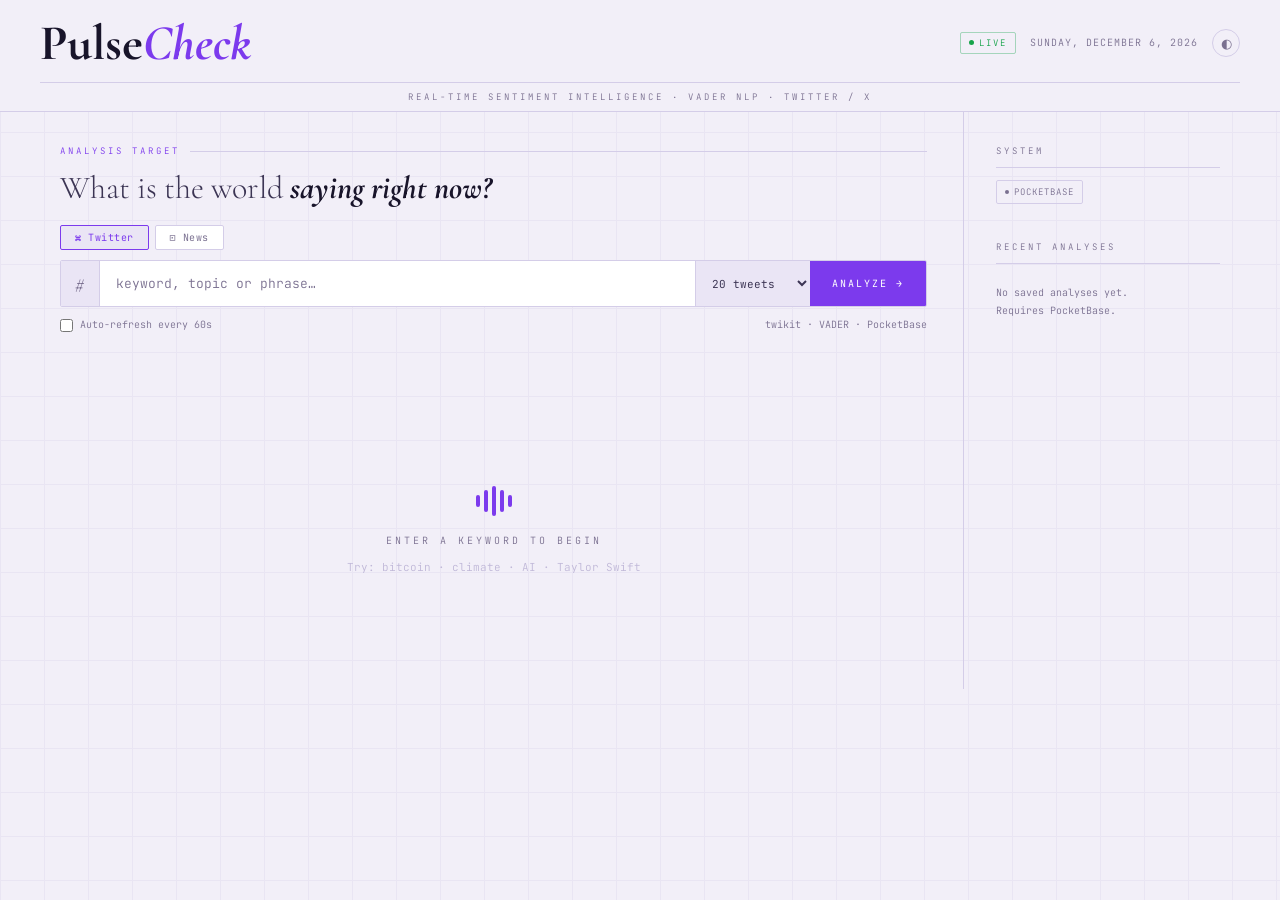
==== commit e01da2f5: "Add Google News source toggle, chart/meter viz, and source tagging - Add GNews library integration (" ====
--- a/frontend/index.html
+++ b/frontend/index.html
@@ -144,6 +144,10 @@
       font-weight: 300; line-height: 1.2; color: var(--text2); margin-bottom: 18px;
     }
     .search-headline strong { font-weight: 700; color: var(--text); font-style: italic; }
+    .src-toggle { display: flex; gap: 6px; margin-bottom: 10px; }
+    .src-btn { padding: 5px 14px; font-family: 'JetBrains Mono', monospace; font-size: 10px; font-weight: 400; letter-spacing: .5px; background: var(--surf); border: 1px solid var(--bord); border-radius: 2px; color: var(--muted); cursor: pointer; transition: all .15s; }
+    .src-btn:hover { border-color: var(--bord2); color: var(--text2); }
+    .src-btn.active { background: var(--surf2); border-color: var(--acc); color: var(--acc); }
     .search-box {
       display: flex; background: var(--surf);
       border: 1px solid var(--bord); border-radius: 2px; overflow: hidden;
@@ -433,7 +437,7 @@
       <button class="theme-btn" id="themeBtn" onclick="toggleTheme()" title="Toggle theme">◐</button>
     </div>
   </div>
-  <div class="hdr-sub">Real-time sentiment intelligence · VADER NLP · Twitter / X</div>
+  <div class="hdr-sub" id="hdrSub">Real-time sentiment intelligence · VADER NLP · Twitter / X</div>
 </header>
 
 <div class="page">
@@ -441,6 +445,10 @@
     <section class="search-section">
       <div class="search-kicker">Analysis Target</div>
       <h2 class="search-headline">What is the world <strong>saying right now?</strong></h2>
+      <div class="src-toggle" id="srcToggle">
+        <button class="src-btn active" id="srcTwitter" onclick="setSource('twitter')">⌘ Twitter</button>
+        <button class="src-btn" id="srcNews" onclick="setSource('news')">⊡ News</button>
+      </div>
       <div class="search-box">
         <span class="search-hash">#</span>
         <input id="keyword" type="text" placeholder="keyword, topic or phrase…" autocomplete="off" maxlength="80"/>
@@ -452,6 +460,7 @@
           <option value="50">50 tweets</option>
           <option value="100">100 tweets</option>
         </select>
+        <!-- labels are updated dynamically by setSource() -->
         <button class="analyze-btn" id="analyzeBtn" onclick="analyze()">Analyze →</button>
       </div>
       <div class="search-foot">
@@ -493,7 +502,24 @@
   const MIN_REFRESH = 45; // must match backend MIN_REFRESH_SECONDS
   let allTweets = [], activeFilter = 'all', isLoading = false, refreshTimer = null;
   let cooldownTimer = null;
+  let activeSource = 'twitter';
+  let vizMode = 'meter'; // 'meter' | 'chart'
   const lastSearch = {}; // keyword.lower -> timestamp (ms)
+
+  const COUNT_VALS = [10, 20, 30, 40, 50, 100];
+  const SRC_LABEL = { twitter: 'tweets', news: 'articles' };
+  const SRC_SUB   = { twitter: 'Real-time sentiment intelligence · VADER NLP · Twitter / X', news: 'Real-time sentiment intelligence · VADER NLP · Google News (English)' };
+
+  function setSource(src) {
+    activeSource = src;
+    document.getElementById('srcTwitter').classList.toggle('active', src === 'twitter');
+    document.getElementById('srcNews').classList.toggle('active', src === 'news');
+    // Re-label count options (same values, label changes)
+    const sel = document.getElementById('count');
+    const cur = sel.value;
+    sel.innerHTML = COUNT_VALS.map(v => `<option value="${v}"${v==cur?' selected':''}>${v} ${SRC_LABEL[src]}</option>`).join('');
+    document.getElementById('hdrSub').textContent = SRC_SUB[src];
+  }
 
   // ── Theme ──
   function applyTheme(t) {
@@ -646,16 +672,17 @@
       if (rem > 0) { startCooldownUI(keyword); return; }
     }
 
+    const itemLabel = activeSource === 'news' ? 'articles' : 'tweets';
     clearErr(); setLoading(true); showSkel();
     setStatus(`Scanning the conversation for "${keyword}"…`);
     try {
       const res  = await fetch(`${API}/api/analyze`, {
         method: 'POST', headers: {'Content-Type':'application/json'},
-        body: JSON.stringify({ keyword, count: parseInt(count, 10) })
+        body: JSON.stringify({ keyword, count: parseInt(count, 10), source: activeSource })
       });
       const data = await res.json();
       if (!res.ok) { showErr(data.error || 'Server error.'); setStatus(''); restoreEmpty(); return; }
-      if (!data.tweets?.length) { showErr('No tweets found.'); setStatus(''); restoreEmpty(); return; }
+      if (!data.tweets?.length) { showErr(`No ${itemLabel} found.`); setStatus(''); restoreEmpty(); return; }
 
       // Record search time (only on fresh fetch, not cached)
       if (!data.cached) lastSearch[keyword.toLowerCase()] = Date.now();
@@ -663,8 +690,8 @@
       allTweets = data.tweets;
       renderResults(data.summary, 'all', data.cached);
       const cachedNote = data.cached ? ' · cached' : '';
-      setStatus(`✦ Complete — ${data.summary.total} tweets · ${new Date().toLocaleTimeString()}${cachedNote}`);
-      showToast(`${data.summary.overall_sentiment.toUpperCase()} · ${data.summary.total} tweets · #${keyword}`, data.cached ? 'info' : 'success', 3500);
+      setStatus(`✦ Complete — ${data.summary.total} ${itemLabel} · ${new Date().toLocaleTimeString()}${cachedNote}`);
+      showToast(`${data.summary.overall_sentiment.toUpperCase()} · ${data.summary.total} ${itemLabel} · #${keyword}`, data.cached ? 'info' : 'success', 3500);
       addToRecent(keyword);
       loadHistory();
 
@@ -694,6 +721,7 @@
   // ── Render results ──
   function renderResults(summary, filter) {
     activeFilter = filter;
+    vizMode = 'meter';
     const filtered = filter === 'all' ? allTweets : allTweets.filter(t => t.label === filter);
     const sv = ss(summary.overall_sentiment);
     const counts = { all: allTweets.length, positive: allTweets.filter(t=>t.label==='positive').length, negative: allTweets.filter(t=>t.label==='negative').length, neutral: allTweets.filter(t=>t.label==='neutral').length };
@@ -706,7 +734,7 @@
         <div class="verdict-grid">
           <div>
             <div class="verdict-word ${sv}">${sv.toUpperCase()}</div>
-            <div class="verdict-sub">${summary.total} tweets analysed</div>
+            <div class="verdict-sub">${summary.total} ${SRC_LABEL[activeSource]} analysed</div>
             <div class="verdict-stats">
               <div><div class="vs-num tot">${summary.total}</div><div class="vs-lbl">Total</div></div>
               <div><div class="vs-num pos">${summary.positive_pct}%</div><div class="vs-lbl">Positive</div></div>
@@ -714,7 +742,13 @@
               <div><div class="vs-num neu">${summary.neutral_pct}%</div><div class="vs-lbl">Neutral</div></div>
             </div>
           </div>
-          <div class="gauge-wrap">${gauge(summary.avg_compound)}</div>
+          <div class="gauge-wrap">
+            <div style="text-align:center;margin-bottom:4px">
+              <button class="viz-toggle" onclick="toggleViz()" style="font-family:'JetBrains Mono',monospace;font-size:9px;padding:3px 10px;background:var(--surf2);border:1px solid var(--bord2);border-radius:2px;color:var(--muted);cursor:pointer;letter-spacing:.5px">▦ Chart</button>
+            </div>
+            <div class="viz-meter">${gauge(summary.avg_compound)}</div>
+            <div class="viz-chart" style="display:none">${barChart(allTweets)}</div>
+          </div>
         </div>
       </div>
       <div class="dist-wrap">
@@ -727,9 +761,9 @@
           <div class="dl"><div class="dl-dot" style="background:var(--neu)"></div>Neutral ${summary.neutral_pct}%</div>
         </div>
       </div>
-      <div class="sec-head"><span class="sec-lbl">Tweet Feed</span><div class="sec-line"></div></div>
+      <div class="sec-head"><span class="sec-lbl">${activeSource === 'news' ? 'Article Feed' : 'Tweet Feed'}</span><div class="sec-line"></div></div>
       <div class="tweet-ctrl">
-        <div class="tweet-ct">${filtered.length} ${filter==='all'?'total':filter} tweets</div>
+        <div class="tweet-ct">${filtered.length} ${filter==='all'?'total':filter} ${SRC_LABEL[activeSource]}</div>
         <div class="filter-row">${['all','positive','negative','neutral'].map(f=>`<button class="fb${activeFilter===f?' on':''}" onclick="applyFilter('${f}')">${f}<span class="fb-badge">${counts[f]}</span></button>`).join('')}</div>
       </div>
       <div class="tw-cards" id="tweetBody">${rows(filtered)}</div>
@@ -829,14 +863,50 @@
     </svg>`;
   }
 
+  // ── Bar chart ──
+  function barChart(tweets) {
+    if (!tweets.length) return '';
+    const W = 220, H = 130, MID = 58, PAD = 18;
+    const innerW = W - PAD * 2;
+    const bw = Math.max(1.5, innerW / tweets.length - 0.8);
+    const bars = tweets.map((t, i) => {
+      const x = PAD + i * (innerW / tweets.length);
+      const h = Math.abs(t.compound) * (MID - 6);
+      const y = t.compound >= 0 ? MID - h : MID;
+      const col = t.compound >= 0.05 ? 'var(--pos)' : t.compound <= -0.05 ? 'var(--neg)' : 'var(--neu)';
+      return `<rect x="${x.toFixed(1)}" y="${y.toFixed(1)}" width="${bw.toFixed(1)}" height="${Math.max(1.5, h).toFixed(1)}" fill="${col}" opacity=".8" rx="0.5"/>`;
+    }).join('');
+    return `<svg viewBox="0 0 ${W} ${H}" width="${W}" height="${H}" aria-label="Compound score distribution">
+      <line x1="${PAD}" y1="6" x2="${PAD}" y2="${MID*2}" stroke="var(--bord2)" stroke-width=".5"/>
+      <line x1="${PAD}" y1="${MID}" x2="${W-PAD+2}" y2="${MID}" stroke="var(--bord2)" stroke-width="1"/>
+      <text x="${PAD-4}" y="10" text-anchor="end" font-family="'JetBrains Mono',monospace" font-size="6" fill="var(--muted)">+1</text>
+      <text x="${PAD-4}" y="${MID+3}" text-anchor="end" font-family="'JetBrains Mono',monospace" font-size="6" fill="var(--muted)">0</text>
+      <text x="${PAD-4}" y="${MID*2}" text-anchor="end" font-family="'JetBrains Mono',monospace" font-size="6" fill="var(--muted)">−1</text>
+      ${bars}
+      <text x="${W/2}" y="${H-1}" text-anchor="middle" font-family="'JetBrains Mono',monospace" font-size="6.5" fill="var(--muted)">${tweets.length} ${SRC_LABEL[activeSource]}</text>
+    </svg>`;
+  }
+
+  function toggleViz() {
+    vizMode = vizMode === 'meter' ? 'chart' : 'meter';
+    const gw = document.querySelector('.gauge-wrap');
+    if (!gw) return;
+    gw.querySelector('.viz-meter').style.display = vizMode === 'meter' ? '' : 'none';
+    gw.querySelector('.viz-chart').style.display = vizMode === 'chart' ? '' : 'none';
+    gw.querySelector('.viz-toggle').textContent = vizMode === 'meter' ? '▦ Chart' : '◎ Meter';
+  }
+
   // ── Rows (tweet cards) ──
   function isNE(t) { return /[\u0080-\uFFFF]/.test(t) && t.replace(/[\u0000-\u007F]/g,'').length/t.length>.3; }
   const SENT_ICON = { positive:'↑', negative:'↓', neutral:'◌' };
   const SENT_RGB  = { positive:'34,197,94', negative:'239,68,68', neutral:'245,158,11' };
   function rows(tweets) {
-    if (!tweets.length) return `<div style="text-align:center;padding:28px;color:var(--muted);font-size:11px">No tweets match this filter</div>`;
+    const isNews = activeSource === 'news';
+    const emptyLabel = isNews ? 'articles' : 'tweets';
+    if (!tweets.length) return `<div style="text-align:center;padding:28px;color:var(--muted);font-size:11px">No ${emptyLabel} match this filter</div>`;
     return tweets.map((t,i) => {
-      const ne=isNE(t.text), lbl=ss(t.label), url=`https://x.com/i/web/status/${encodeURIComponent(t.id)}`;
+      const ne=isNE(t.text), lbl=ss(t.label);
+      const url = isNews ? (t.url || '#') : `https://x.com/i/web/status/${encodeURIComponent(t.id)}`;
       const sc = t.compound > 0 ? '+' : '';
       // Heat map: intensity of compound drives background tint
       const intensity = Math.min(Math.abs(t.compound), 1);
@@ -845,6 +915,9 @@
       // Score bar: position on -1..+1 scale
       const barPct = ((t.compound + 1) / 2 * 100).toFixed(1);
       const barCol = t.compound>=.05?'var(--pos)':t.compound<=-.05?'var(--neg)':'var(--neu)';
+      const meta = isNews
+        ? `${t.source_name ? `<span>${esc(t.source_name)}</span>` : ''}<a class="tw-link" href="${url}" target="_blank" rel="noopener noreferrer">${fmtT(t.created_at)} ↗</a>`
+        : `<span>♥ ${t.likes}</span><span>↻ ${t.retweets}</span><a class="tw-link" href="${url}" target="_blank" rel="noopener noreferrer">${fmtT(t.created_at)} ↗</a>`;
       return `<div data-text="${t.text.replace(/&/g,'&amp;').replace(/"/g,'&quot;')}" class="tw-card ${lbl}${ne?' dimmed':''}" style="animation-delay:${Math.min(i*.03,.45)}s;${heatBg?'background:'+heatBg:''}">
         <div style="min-width:0">
           <div class="tw-card-top">
@@ -852,10 +925,7 @@
             ${ne?'<span class="ne-badge">non-english</span>':''}
           </div>
           <div class="tw-text">${esc(t.text)}</div>
-          <div class="tw-card-meta">
-            <span>♥ ${t.likes}</span><span>↻ ${t.retweets}</span>
-            <a class="tw-link" href="${url}" target="_blank" rel="noopener noreferrer">${fmtT(t.created_at)} ↗</a>
-          </div>
+          <div class="tw-card-meta">${meta}</div>
           <div class="score-bar"><div class="score-bar-fill" style="width:${barPct}%;background:${barCol};animation-delay:${Math.min(i*.04,.5)}s"></div></div>
         </div>
         <div class="tw-card-score ${t.compound>.0?'sc-pos':t.compound<0?'sc-neg':'sc-neu'}">${sc}${t.compound.toFixed(3)}</div>
@@ -867,7 +937,7 @@
     activeFilter = f;
     const filtered = f==='all' ? allTweets : allTweets.filter(t=>t.label===f);
     document.querySelectorAll('.fb').forEach(b => b.classList.toggle('on', b.textContent.trim().startsWith(f)));
-    document.querySelector('.tweet-ct').textContent = `${filtered.length} ${f==='all'?'total':f} tweets`;
+    document.querySelector('.tweet-ct').textContent = `${filtered.length} ${f==='all'?'total':f} ${SRC_LABEL[activeSource]}`;
     document.getElementById('tweetBody').innerHTML = rows(filtered);
   }
 
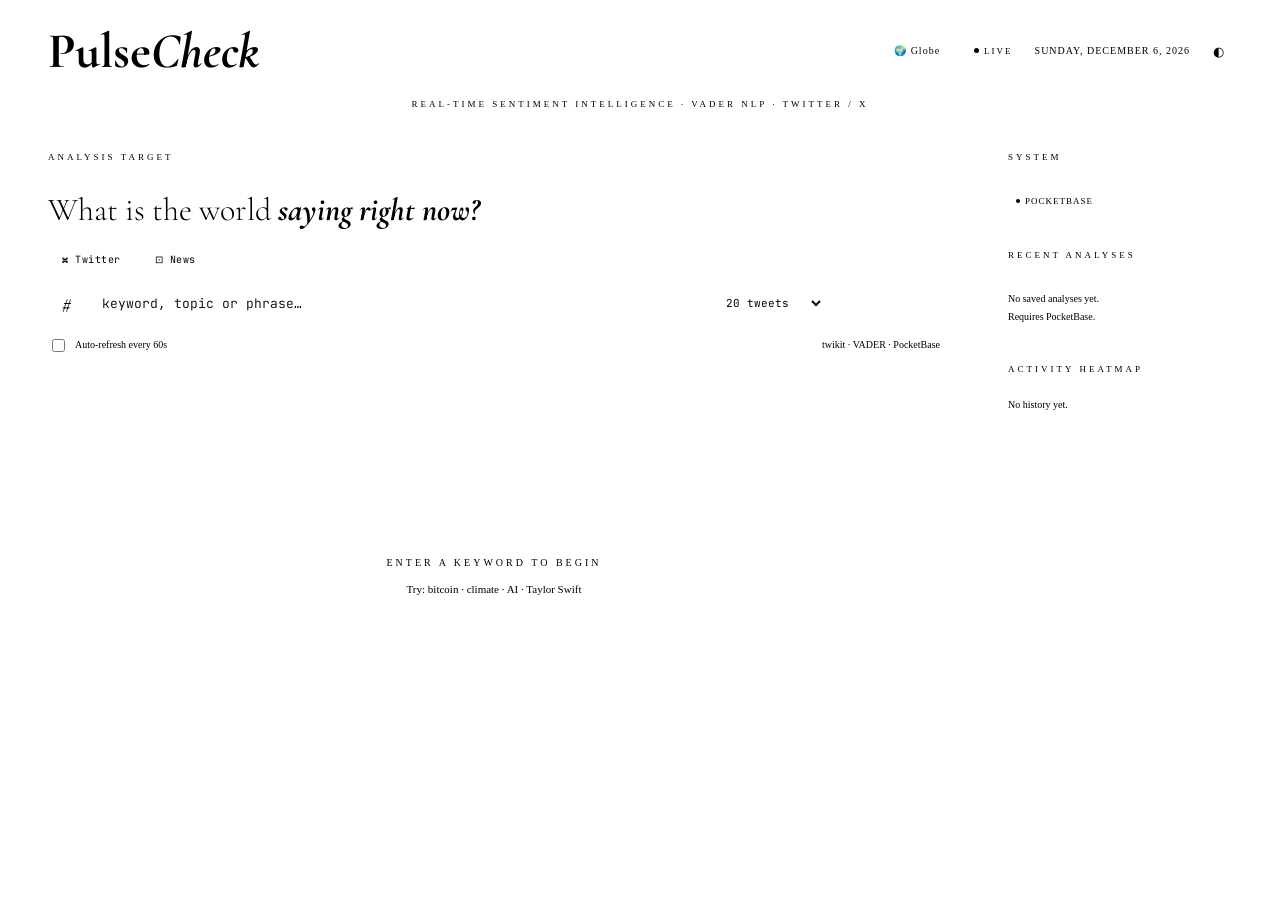
==== commit 18c5de46: "Add globe page, shared CSS, source-aware recents, and updated README - frontend/globe.html: rotating" ====
--- a/frontend/index.html
+++ b/frontend/index.html
@@ -8,59 +8,10 @@
   <link rel="preconnect" href="https://fonts.googleapis.com">
   <link rel="preconnect" href="https://fonts.gstatic.com" crossorigin>
   <link href="https://fonts.googleapis.com/css2?family=Cormorant+Garamond:ital,wght@0,300;0,400;0,600;0,700;1,300;1,400;1,700&family=JetBrains+Mono:wght@300;400;500&display=swap" rel="stylesheet">
+  <link rel="stylesheet" href="/style.css">
   <style>
-    *, *::before, *::after { box-sizing: border-box; margin: 0; padding: 0; }
-
-    :root {
-      --bg:       #09080B;
-      --surf:     #100F14;
-      --surf2:    #1A1820;
-      --bord:     #2E2B38;
-      --bord2:    #3D3A4A;
-      --text:     #EAE6F2;
-      --text2:    #B4ACCA;
-      --muted:    #68627A;
-      --pos:      #22C55E;
-      --pos-bg:   rgba(34,197,94,0.10);
-      --pos-bord: rgba(34,197,94,0.30);
-      --neg:      #EF4444;
-      --neg-bg:   rgba(239,68,68,0.10);
-      --neg-bord: rgba(239,68,68,0.30);
-      --neu:      #F59E0B;
-      --neu-bg:   rgba(245,158,11,0.10);
-      --neu-bord: rgba(245,158,11,0.30);
-      --acc:      #A78BFA;
-      --acc2:     #7C3AED;
-    }
-    [data-theme="light"] {
-      --bg:       #F2EFF8;
-      --surf:     #FFFFFF;
-      --surf2:    #EAE5F5;
-      --bord:     #D4CDE8;
-      --bord2:    #C0B8D8;
-      --text:     #18142A;
-      --text2:    #3C3554;
-      --muted:    #7A7090;
-      --pos:      #16A34A;
-      --pos-bg:   rgba(22,163,74,0.08);
-      --pos-bord: rgba(22,163,74,0.35);
-      --neg:      #DC2626;
-      --neg-bg:   rgba(220,38,38,0.08);
-      --neg-bord: rgba(220,38,38,0.35);
-      --neu:      #D97706;
-      --neu-bg:   rgba(217,119,6,0.08);
-      --neu-bord: rgba(217,119,6,0.35);
-      --acc:      #7C3AED;
-      --acc2:     #A78BFA;
-    }
-
     html { scroll-behavior: smooth; }
     body {
-      background: var(--bg);
-      color: var(--text);
-      font-family: 'JetBrains Mono', monospace;
-      font-size: 12px;
-      font-weight: 300;
       line-height: 1.6;
       min-height: 100vh;
     }
@@ -119,6 +70,42 @@
       font-size: 9px; letter-spacing: 3px; text-transform: uppercase;
       color: var(--muted); text-align: center;
     }
+
+    /* ── TICKER ── */
+    .ticker-wrap { border-bottom: 1px solid var(--bord); background: var(--surf); overflow: hidden; height: 28px; display: none; }
+    .ticker-track { display: flex; align-items: center; height: 100%; width: max-content; animation: ticker-scroll 40s linear infinite; white-space: nowrap; }
+    .ticker-track:hover { animation-play-state: paused; }
+    @keyframes ticker-scroll { 0%{transform:translateX(0)} 100%{transform:translateX(-50%)} }
+    .tick-item { display: inline-flex; align-items: center; gap: 6px; padding: 0 20px; font-size: 9px; letter-spacing: 1px; }
+    .tick-kw { color: var(--text2); font-weight: 400; }
+    .tick-v { font-size: 9px; }
+    .tick-v.positive { color: var(--pos); }
+    .tick-v.negative { color: var(--neg); }
+    .tick-v.neutral  { color: var(--neu); }
+    .tick-sep { color: var(--bord2); padding: 0 8px; font-size: 10px; }
+
+    /* ── WORD CLOUD ── */
+    .wcloud-wrap { display: grid; grid-template-columns: 1fr 1fr; gap: 12px; margin-bottom: 20px; }
+    .wcloud-col { background: var(--surf); border: 1px solid var(--bord); border-radius: 2px; padding: 14px; min-height: 100px; }
+    .wcloud-lbl { font-size: 9px; letter-spacing: 2px; text-transform: uppercase; margin-bottom: 10px; }
+    .wcloud-lbl.pos { color: var(--pos); }
+    .wcloud-lbl.neg { color: var(--neg); }
+    .wcloud-words { line-height: 1.9; }
+    .wc-word { display: inline-block; margin: 1px 3px; cursor: default; font-family: 'JetBrains Mono', monospace; font-weight: 300; transition: opacity .15s; }
+    .wc-word.positive { color: var(--pos); }
+    .wc-word.negative { color: var(--neg); }
+    .wc-word:hover { opacity: 1 !important; }
+
+    /* ── HEATMAP ── */
+    .hmap-wrap { margin-top: 20px; }
+    .hmap-grid { display: flex; gap: 3px; }
+    .hmap-dow { display: flex; flex-direction: column; gap: 2px; margin-right: 2px; }
+    .hmap-dow div { width: 9px; height: 9px; font-size: 7px; color: var(--muted); line-height: 9px; text-align: center; }
+    .hmap-weeks { display: flex; gap: 2px; overflow-x: auto; }
+    .hmap-week { display: flex; flex-direction: column; gap: 2px; }
+    .hmap-cell { width: 9px; height: 9px; border-radius: 1px; background: var(--surf2); cursor: default; transition: transform .1s; }
+    .hmap-cell:hover { transform: scale(1.4); z-index: 2; }
+    .hmap-cell.empty { background: transparent; }
 
     /* ── LAYOUT ── */
     .page {
@@ -432,12 +419,14 @@
   <div class="hdr-main">
     <a class="brand" href="/">Pulse<em>Check</em></a>
     <div class="hdr-right">
+      <a href="/globe" style="font-size:10px;letter-spacing:1px;color:var(--acc);text-decoration:none;border:1px solid var(--acc2);padding:4px 12px;border-radius:2px;transition:background .15s" onmouseover="this.style.background='rgba(167,139,250,.08)'" onmouseout="this.style.background=''">🌍 Globe</a>
       <div class="live-pill"><div class="live-dot"></div>Live</div>
       <span class="hdr-date" id="hdrDate"></span>
       <button class="theme-btn" id="themeBtn" onclick="toggleTheme()" title="Toggle theme">◐</button>
     </div>
   </div>
   <div class="hdr-sub" id="hdrSub">Real-time sentiment intelligence · VADER NLP · Twitter / X</div>
+  <div class="ticker-wrap" id="tickerWrap"><div class="ticker-track" id="tickerTrack"></div></div>
 </header>
 
 <div class="page">
@@ -493,6 +482,11 @@
       <div class="sb-head">Recent Analyses</div>
       <div id="historyList"><div class="hi-empty">Run your first analysis<br>to see history here.</div></div>
     </div>
+    <div class="sb-sec">
+      <div class="sb-head">Activity Heatmap</div>
+      <div class="hmap-wrap" id="heatmapWrap" style="display:none"></div>
+      <div id="heatmapEmpty" style="font-size:10px;color:var(--muted)">No history yet.</div>
+    </div>
   </aside>
 </div>
 
@@ -552,27 +546,37 @@
   });
 
   // ── Recent searches (sessionStorage) ──
+  // Stored as [{kw, src}] objects; old plain-string entries are normalized on read.
   function getRecents() {
-    try { return JSON.parse(sessionStorage.getItem('pc-recents') || '[]'); } catch(_) { return []; }
-  }
-  function addToRecent(kw) {
-    const list = getRecents().filter(k => k.toLowerCase() !== kw.toLowerCase());
-    list.unshift(kw);
+    try {
+      return (JSON.parse(sessionStorage.getItem('pc-recents') || '[]')).map(
+        item => typeof item === 'string' ? { kw: item, src: 'twitter' } : item
+      );
+    } catch(_) { return []; }
+  }
+  function addToRecent(kw, src) {
+    const list = getRecents().filter(item => item.kw.toLowerCase() !== kw.toLowerCase());
+    list.unshift({ kw, src: src || 'twitter' });
     sessionStorage.setItem('pc-recents', JSON.stringify(list.slice(0, 8)));
     renderRecents();
   }
   function removeFromRecent(kw) {
-    sessionStorage.setItem('pc-recents', JSON.stringify(getRecents().filter(k => k.toLowerCase() !== kw.toLowerCase())));
+    sessionStorage.setItem('pc-recents', JSON.stringify(getRecents().filter(item => item.kw.toLowerCase() !== kw.toLowerCase())));
     renderRecents();
   }
   function renderRecents() {
     const el = document.getElementById('recents');
     const list = getRecents();
     el.textContent = '';
-    list.forEach(kw => {
+    list.forEach(({ kw, src }) => {
       const chip = document.createElement('span');
       chip.className = 'recent-chip';
-      chip.addEventListener('click', e => { if (e.target.classList.contains('recent-chip-x')) return; document.getElementById('keyword').value = kw; analyze(true); });
+      chip.addEventListener('click', e => {
+        if (e.target.classList.contains('recent-chip-x')) return;
+        document.getElementById('keyword').value = kw;
+        setSource(src || 'twitter');
+        analyze(true);
+      });
       const label = document.createTextNode(`#${kw}`);
       const x = document.createElement('span');
       x.className = 'recent-chip-x'; x.textContent = '×'; x.title = 'Remove';
@@ -611,9 +615,105 @@
     cooldownTimer = setInterval(tick, 1000);
   }
 
+  // ── Ticker ──
+  function buildTicker(items) {
+    const wrap = document.getElementById('tickerWrap');
+    const track = document.getElementById('tickerTrack');
+    if (!items || !items.length) { wrap.style.display = 'none'; return; }
+    const icons = { positive:'▲', negative:'▼', neutral:'◌' };
+    const html = items.map(it => {
+      const s = ss(it.overall_sentiment);
+      return `<span class="tick-item"><span class="tick-kw">#${esc(it.keyword||'')}</span> <span class="tick-v ${s}">${icons[s]} ${it.positive_pct||0}% pos</span></span><span class="tick-sep">·</span>`;
+    }).join('');
+    track.innerHTML = html + html; // duplicate for seamless loop
+    wrap.style.display = 'block';
+    track.style.animationDuration = `${Math.max(20, items.length * 5)}s`;
+  }
+
+  // ── Word Cloud ──
+  const STOPWORDS = new Set(['the','a','an','and','or','but','is','are','was','were','be','been','have','has','had','do','does','did','will','would','could','should','may','might','can','to','of','in','on','at','by','for','with','about','from','that','this','these','those','it','its','he','she','they','we','you','i','me','my','your','our','their','what','who','which','how','when','where','why','not','no','so','if','than','just','also','as','up','out','all','more','get','like','go','one','two','new','know','think','make','see','come','want','need','time','way','day','use','people','good','great','very','even','still','back','only','well','re','ve','ll','s','t','m','rt','amp','dont','cant','im','said','says','via','over','into','after','before','been','than','now','some','other','their','them','then','there','here','when','where','while','each','per','but']);
+  function wordCloud(tweets) {
+    const freq = { positive: {}, negative: {} };
+    tweets.forEach(t => {
+      if (t.label === 'neutral') return;
+      (t.cleaned || t.text || '').toLowerCase().split(/[\s\W]+/).forEach(w => {
+        if (w.length > 3 && !STOPWORDS.has(w) && /^[a-z]+$/.test(w))
+          freq[t.label][w] = (freq[t.label][w] || 0) + 1;
+      });
+    });
+    const render = (side) => {
+      const entries = Object.entries(freq[side]).sort((a,b) => b[1]-a[1]).slice(0, 22);
+      if (!entries.length) return `<div style="color:var(--muted);font-size:10px;padding:8px 0">No ${side} words</div>`;
+      const max = entries[0][1];
+      return entries.map(([w,c]) => {
+        const size = (10 + (c / max) * 13).toFixed(1);
+        const op = (0.45 + (c / max) * 0.55).toFixed(2);
+        return `<span class="wc-word ${side}" style="font-size:${size}px;opacity:${op}">${esc(w)}</span>`;
+      }).join('');
+    };
+    return `<div class="sec-head"><span class="sec-lbl">Word Cloud</span><div class="sec-line"></div></div>
+    <div class="wcloud-wrap">
+      <div class="wcloud-col"><div class="wcloud-lbl pos">↑ Positive</div><div class="wcloud-words">${render('positive')}</div></div>
+      <div class="wcloud-col"><div class="wcloud-lbl neg">↓ Negative</div><div class="wcloud-words">${render('negative')}</div></div>
+    </div>`;
+  }
+
+  // ── Heatmap ──
+  function buildHeatmap(items) {
+    const wrap = document.getElementById('heatmapWrap');
+    const empty = document.getElementById('heatmapEmpty');
+    if (!items || !items.length) { wrap.style.display='none'; empty.style.display='block'; return; }
+    empty.style.display = 'none';
+    const byDate = {};
+    items.forEach(it => {
+      if (!it.analyzed_at) return;
+      const date = it.analyzed_at.substring(0, 10);
+      if (!byDate[date]) byDate[date] = { count: 0, sum: 0 };
+      byDate[date].count++;
+      byDate[date].sum += (it.avg_compound || 0);
+    });
+    // Build last 112 days (16 weeks)
+    const today = new Date();
+    const days = [];
+    for (let i = 111; i >= 0; i--) {
+      const d = new Date(today); d.setDate(d.getDate() - i);
+      const key = d.toISOString().substring(0, 10);
+      days.push({ date: key, dow: d.getDay(), data: byDate[key] || null });
+    }
+    // Group into weeks
+    const weeks = []; let week = [];
+    for (let i = 0; i < days[0].dow; i++) week.push(null); // pad start
+    days.forEach(d => { week.push(d); if (week.length === 7) { weeks.push(week); week = []; } });
+    if (week.length) { while (week.length < 7) week.push(null); weeks.push(week); }
+
+    const cellColor = d => {
+      if (!d || !d.data) return 'var(--surf2)';
+      const c = d.data.sum / d.data.count;
+      const a = Math.min(0.85, 0.2 + Math.abs(c) * 0.7).toFixed(2);
+      if (c >= 0.05)  return `rgba(34,197,94,${a})`;
+      if (c <= -0.05) return `rgba(239,68,68,${a})`;
+      return `rgba(245,158,11,${a})`;
+    };
+    const DOW = ['S','M','T','W','T','F','S'];
+    wrap.innerHTML = `<div class="hmap-grid">
+      <div class="hmap-dow">${DOW.map(d=>`<div>${d}</div>`).join('')}</div>
+      <div class="hmap-weeks">${weeks.map(wk=>`<div class="hmap-week">${wk.map(d => {
+        if (!d) return '<div class="hmap-cell empty"></div>';
+        const tip = d.data ? `${d.date} · ${d.data.count} run(s) · avg ${(d.data.sum/d.data.count)>0?'+':''}${(d.data.sum/d.data.count).toFixed(2)}` : d.date;
+        return `<div class="hmap-cell" style="background:${cellColor(d)}" title="${tip}"></div>`;
+      }).join('')}</div>`).join('')}</div>
+    </div>`;
+    wrap.style.display = 'block';
+  }
+
   // ── History ──
   async function loadHistory() {
-    try { renderHistory((await fetch(`${API}/api/history?limit=10`).then(r=>r.json())).history || []); }
+    try {
+      const hist = (await fetch(`${API}/api/history?limit=100`).then(r=>r.json())).history || [];
+      renderHistory(hist.slice(0, 10));
+      buildTicker(hist);
+      buildHeatmap(hist);
+    }
     catch(_) { renderHistory([]); }
   }
   function renderHistory(items) {
@@ -630,7 +730,8 @@
       vd.className = `hi-v ${vl}`;
       vd.textContent = `${vl} · ${(item.avg_compound||0)>0?'+':''}${item.avg_compound||0}`;
       const meta = document.createElement('div'); meta.className = 'hi-meta';
-      meta.textContent = `${item.total||0} tweets · ${fmt(item.analyzed_at)}`;
+      const srcLabel = item.source === 'google-news' ? 'articles' : 'tweets';
+      meta.textContent = `${item.total||0} ${srcLabel} · ${fmt(item.analyzed_at)}`;
       const bar = document.createElement('div'); bar.className = 'hi-bar';
       [['hb-p', item.positive_pct],['hb-n', item.negative_pct],['hb-e', item.neutral_pct]].forEach(([c,w]) => {
         const s = document.createElement('div'); s.className = c; s.style.width = `${clamp(w)}%`; bar.appendChild(s);
@@ -653,8 +754,13 @@
         } catch(_) { del.textContent = '×'; del.disabled = false; }
       });
 
-      // Click row to re-analyze (bypass client cooldown — backend returns cached if needed)
-      row.addEventListener('click', () => { document.getElementById('keyword').value = item.keyword||''; analyze(true); });
+      // Click row to re-analyze — restore source before analyzing
+      row.addEventListener('click', () => {
+        document.getElementById('keyword').value = item.keyword || '';
+        const src = item.source === 'google-news' ? 'news' : 'twitter';
+        setSource(src);
+        analyze(true);
+      });
       row.append(del, kw, vd, meta, bar);
       el.appendChild(row);
     });
@@ -692,7 +798,7 @@
       const cachedNote = data.cached ? ' · cached' : '';
       setStatus(`✦ Complete — ${data.summary.total} ${itemLabel} · ${new Date().toLocaleTimeString()}${cachedNote}`);
       showToast(`${data.summary.overall_sentiment.toUpperCase()} · ${data.summary.total} ${itemLabel} · #${keyword}`, data.cached ? 'info' : 'success', 3500);
-      addToRecent(keyword);
+      addToRecent(keyword, activeSource);
       loadHistory();
 
       // Start cooldown if fresh result
@@ -761,6 +867,7 @@
           <div class="dl"><div class="dl-dot" style="background:var(--neu)"></div>Neutral ${summary.neutral_pct}%</div>
         </div>
       </div>
+      ${wordCloud(allTweets)}
       <div class="sec-head"><span class="sec-lbl">${activeSource === 'news' ? 'Article Feed' : 'Tweet Feed'}</span><div class="sec-line"></div></div>
       <div class="tweet-ctrl">
         <div class="tweet-ct">${filtered.length} ${filter==='all'?'total':filter} ${SRC_LABEL[activeSource]}</div>
